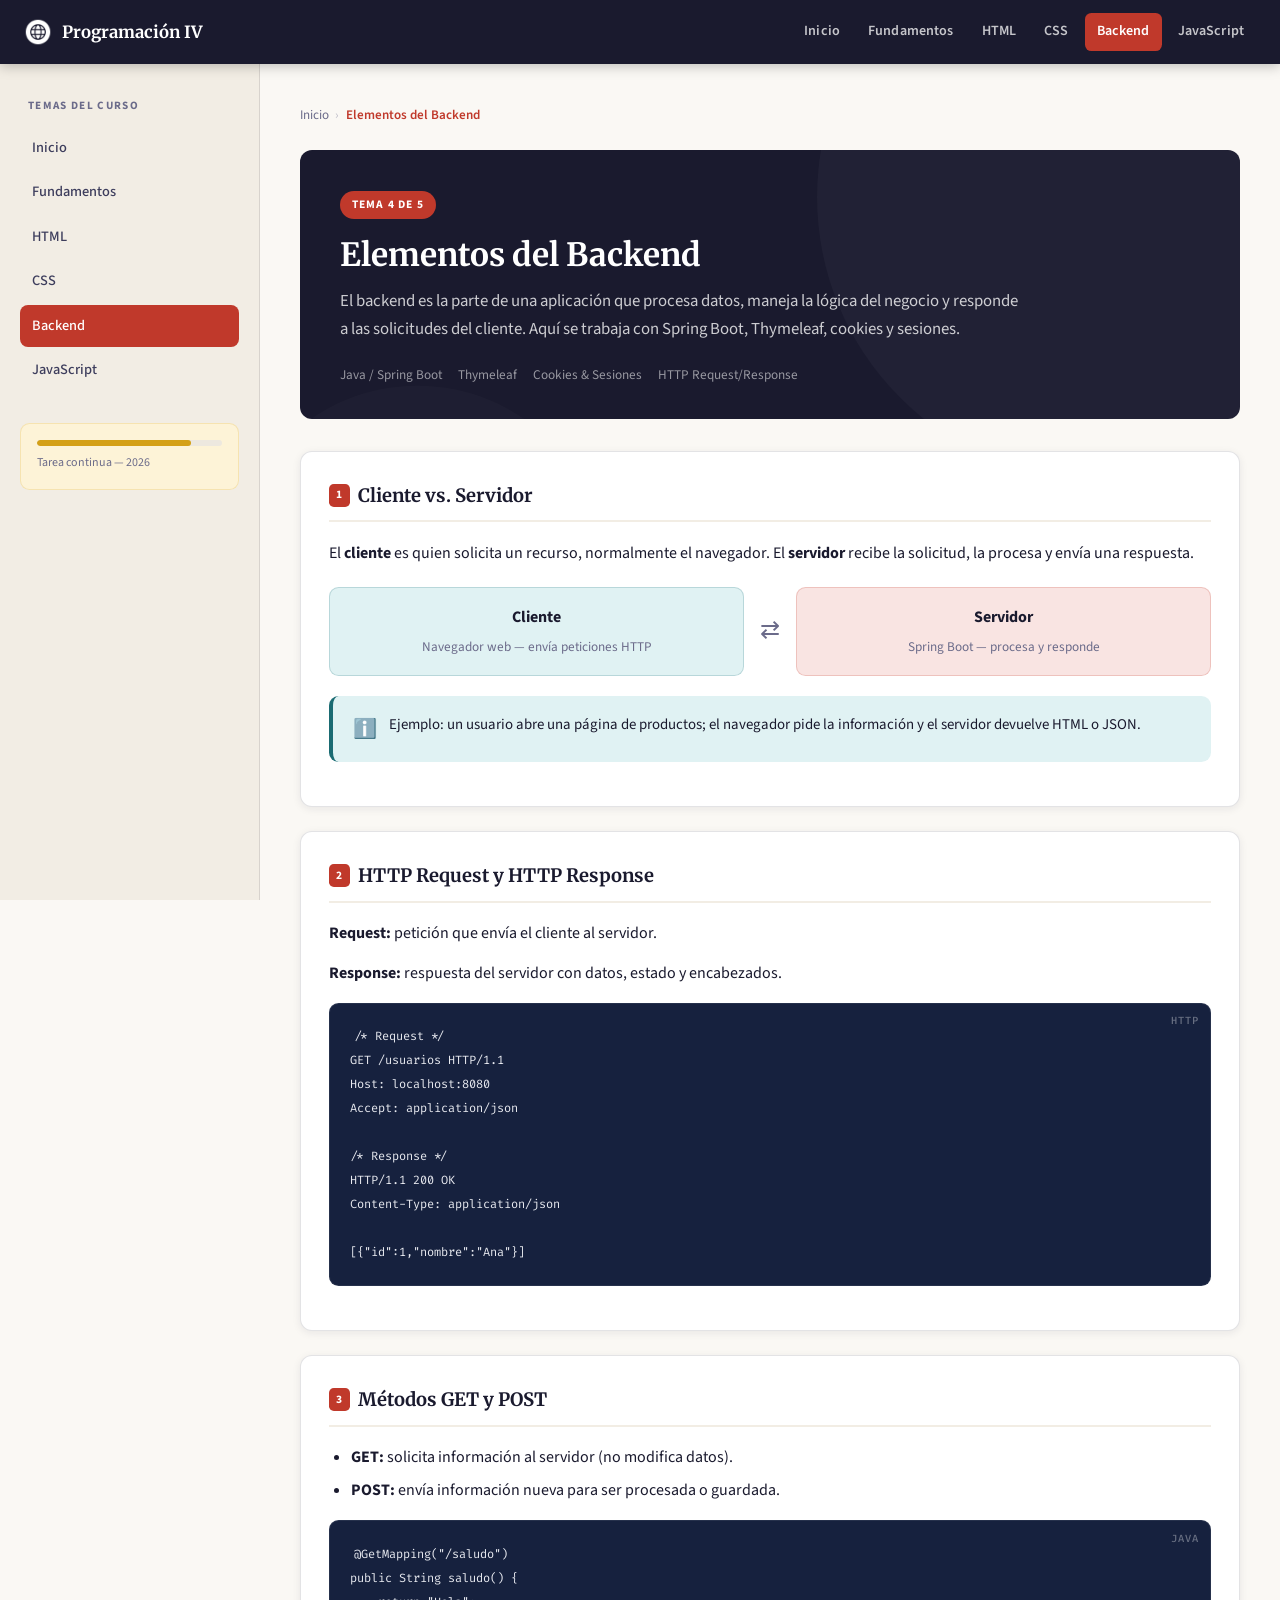
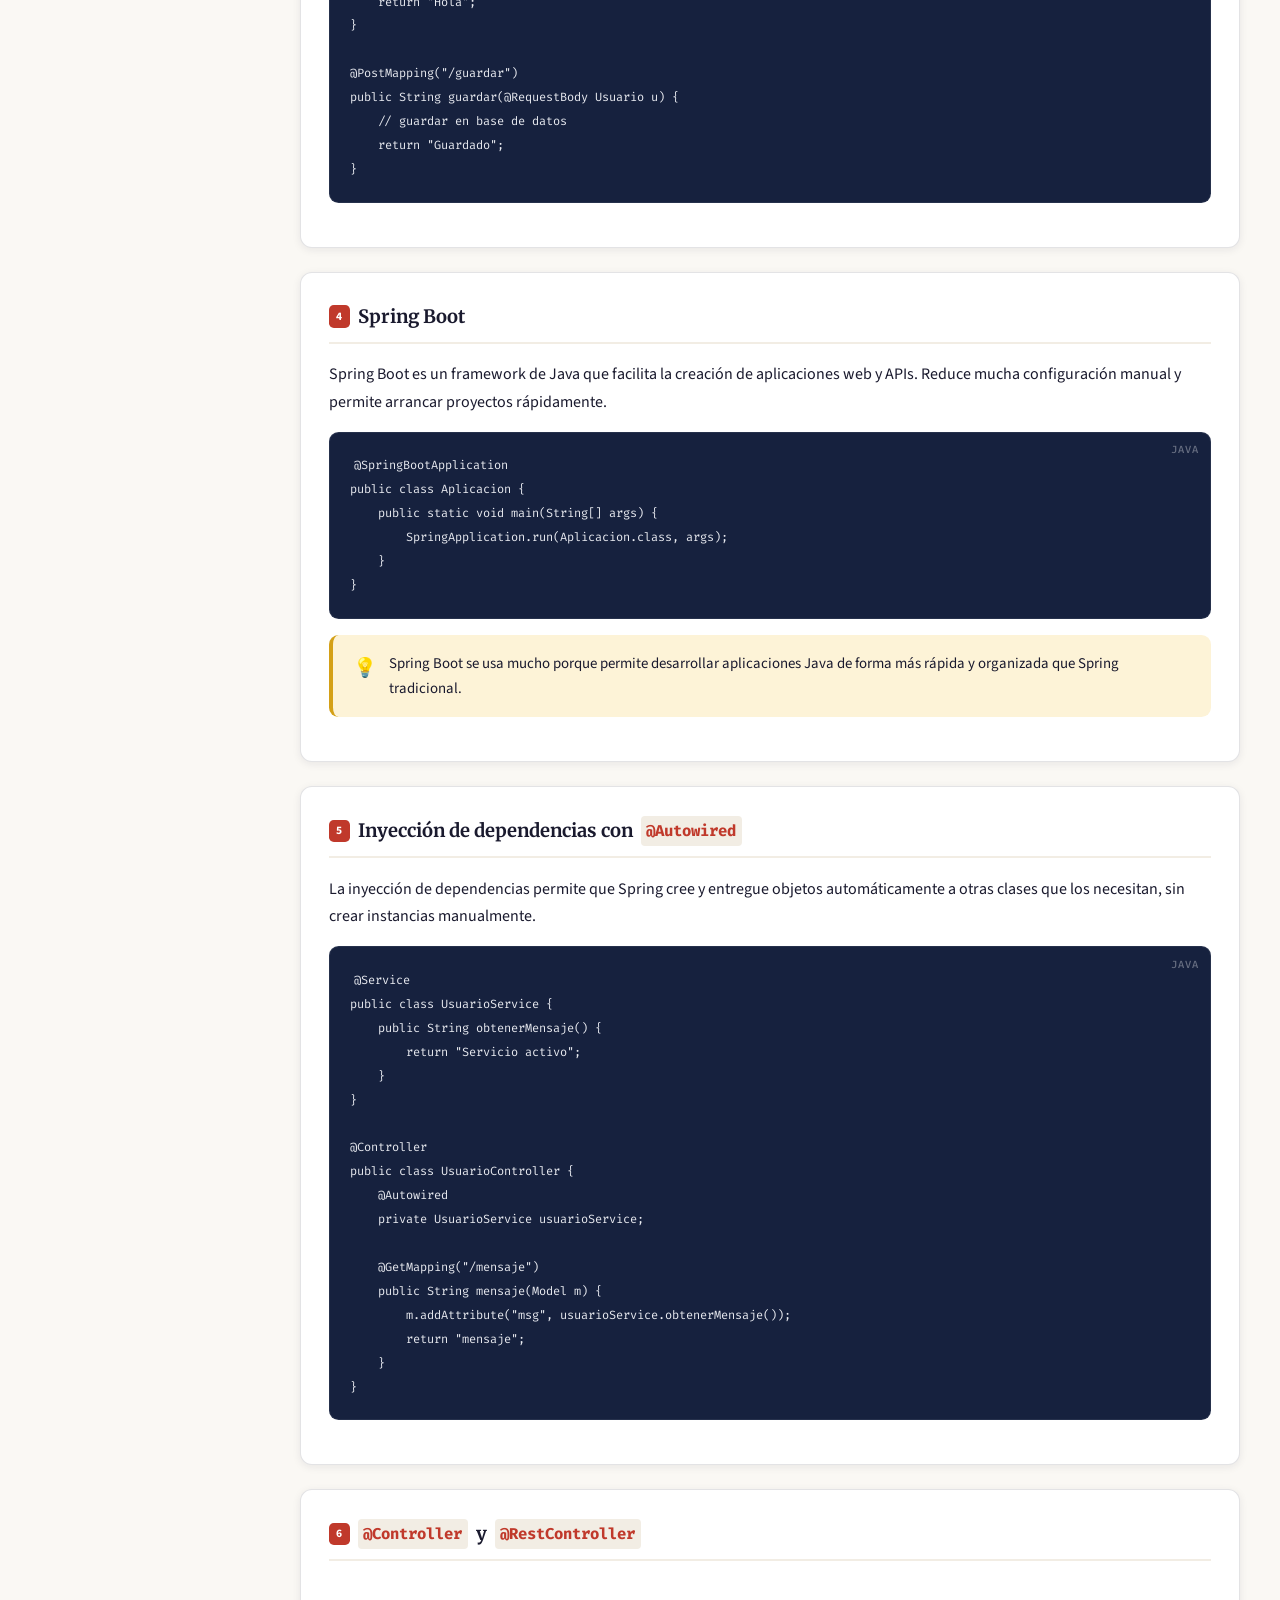
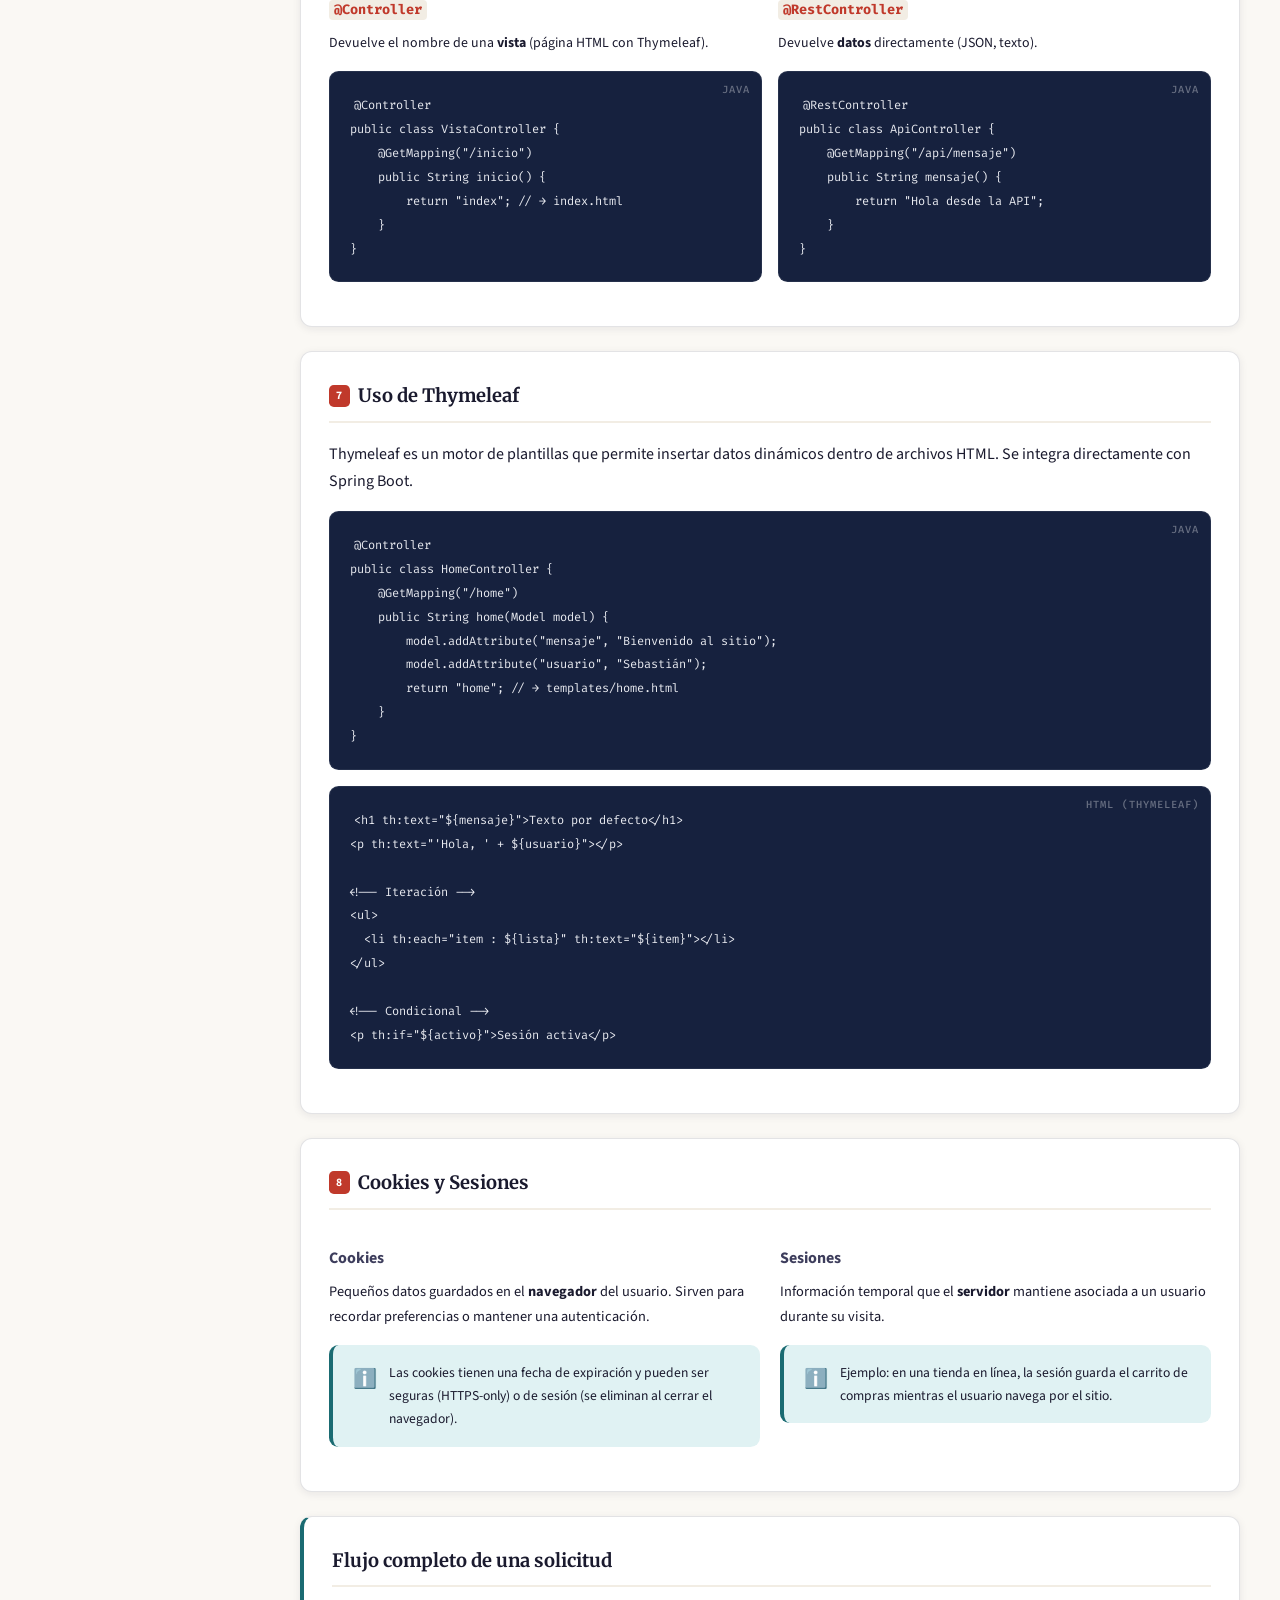
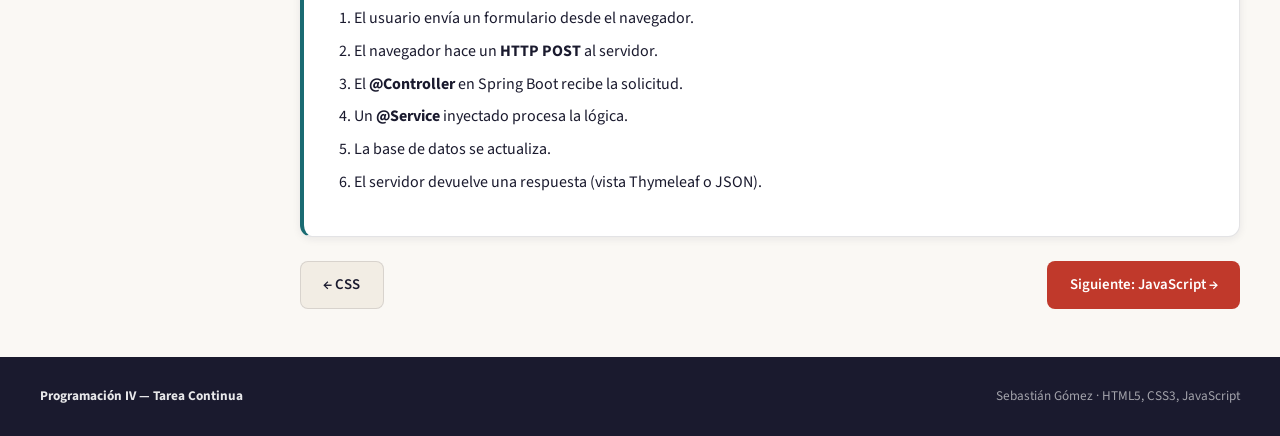
==== backend.html @ 316faa30 "Pagina terminada" ====
<!DOCTYPE html>
<html lang="es">
<head>
    <meta charset="UTF-8">
    <meta name="viewport" content="width=device-width, initial-scale=1.0">
    <title>Backend | Programación IV</title>
    <link rel="stylesheet" href="css/styles.css">
</head>
<body>

<header class="topbar" id="topbar"></header>

<div class="page-shell">
    <aside class="sidebar" id="sidebar"></aside>

    <main class="content">

        <nav class="breadcrumb-edu">
            <a href="index.html">Inicio</a>
            <span class="sep">›</span>
            <span class="cur">Elementos del Backend</span>
        </nav>

        <header class="topic-header">
            <span class="topic-badge">Tema 4 de 5</span>
            <h1>Elementos del Backend</h1>
            <p class="lead">El backend es la parte de una aplicación que procesa datos, maneja la lógica del negocio y responde a las solicitudes del cliente. Aquí se trabaja con Spring Boot, Thymeleaf, cookies y sesiones.</p>
            <div class="meta">
                <span>Java / Spring Boot</span>
                <span>Thymeleaf</span>
                <span>Cookies &amp; Sesiones</span>
                <span>HTTP Request/Response</span>
            </div>
        </header>

        <!-- 1 -->
        <div class="edu-card">
            <h2><span class="num">1</span> Cliente vs. Servidor</h2>
            <p>El <strong>cliente</strong> es quien solicita un recurso, normalmente el navegador. El <strong>servidor</strong> recibe la solicitud, la procesa y envía una respuesta.</p>
            <div style="display:grid;grid-template-columns:1fr auto 1fr;gap:1rem;align-items:center;margin:1.25rem 0;">
                <div style="background:var(--teal-lt);border:1px solid rgba(26,107,114,.2);border-radius:.6rem;padding:1rem;text-align:center;">
                    <strong>Cliente</strong>
                    <p style="font-size:.83rem;color:var(--ink-muted);margin:0.3rem 0 0;">Navegador web — envía peticiones HTTP</p>
                </div>
                <div style="font-size:1.5rem;text-align:center;color:var(--ink-muted);">⇄</div>
                <div style="background:var(--accent-lt);border:1px solid rgba(192,57,43,.2);border-radius:.6rem;padding:1rem;text-align:center;">
                    <strong>Servidor</strong>
                    <p style="font-size:.83rem;color:var(--ink-muted);margin:0.3rem 0 0;">Spring Boot — procesa y responde</p>
                </div>
            </div>
            <div class="callout info">
                <span class="callout-icon"></span>
                <div>Ejemplo: un usuario abre una página de productos; el navegador pide la información y el servidor devuelve HTML o JSON.</div>
            </div>
        </div>

        <!-- 2 -->
        <div class="edu-card">
            <h2><span class="num">2</span> HTTP Request y HTTP Response</h2>
            <p><strong>Request:</strong> petición que envía el cliente al servidor.</p>
            <p><strong>Response:</strong> respuesta del servidor con datos, estado y encabezados.</p>
            <div class="code-wrap"><span class="code-lang">HTTP</span>
                <pre><code>/* Request */
GET /usuarios HTTP/1.1
Host: localhost:8080
Accept: application/json

/* Response */
HTTP/1.1 200 OK
Content-Type: application/json

[{"id":1,"nombre":"Ana"}]</code></pre>
            </div>
        </div>

        <!-- 3 -->
        <div class="edu-card">
            <h2><span class="num">3</span> Métodos GET y POST</h2>
            <ul>
                <li><strong>GET:</strong> solicita información al servidor (no modifica datos).</li>
                <li><strong>POST:</strong> envía información nueva para ser procesada o guardada.</li>
            </ul>
            <div class="code-wrap"><span class="code-lang">Java</span>
                <pre><code>@GetMapping("/saludo")
public String saludo() {
    return "Hola";
}

@PostMapping("/guardar")
public String guardar(@RequestBody Usuario u) {
    // guardar en base de datos
    return "Guardado";
}</code></pre>
            </div>
        </div>

        <!-- 4 -->
        <div class="edu-card">
            <h2><span class="num">4</span> Spring Boot</h2>
            <p>Spring Boot es un framework de Java que facilita la creación de aplicaciones web y APIs. Reduce mucha configuración manual y permite arrancar proyectos rápidamente.</p>
            <div class="code-wrap"><span class="code-lang">Java</span>
                <pre><code>@SpringBootApplication
public class Aplicacion {
    public static void main(String[] args) {
        SpringApplication.run(Aplicacion.class, args);
    }
}</code></pre>
            </div>
            <div class="callout tip">
                <span class="callout-icon"></span>
                <div>Spring Boot se usa mucho porque permite desarrollar aplicaciones Java de forma más rápida y organizada que Spring tradicional.</div>
            </div>
        </div>

        <!-- 5 -->
        <div class="edu-card">
            <h2><span class="num">5</span> Inyección de dependencias con <code>@Autowired</code></h2>
            <p>La inyección de dependencias permite que Spring cree y entregue objetos automáticamente a otras clases que los necesitan, sin crear instancias manualmente.</p>
            <div class="code-wrap"><span class="code-lang">Java</span>
                <pre><code>@Service
public class UsuarioService {
    public String obtenerMensaje() {
        return "Servicio activo";
    }
}

@Controller
public class UsuarioController {
    @Autowired
    private UsuarioService usuarioService;

    @GetMapping("/mensaje")
    public String mensaje(Model m) {
        m.addAttribute("msg", usuarioService.obtenerMensaje());
        return "mensaje";
    }
}</code></pre>
            </div>
        </div>

        <!-- 6 -->
        <div class="edu-card">
            <h2><span class="num">6</span> <code>@Controller</code> y <code>@RestController</code></h2>
            <div style="display:grid;grid-template-columns:1fr 1fr;gap:1rem;">
                <div>
                    <h3><code>@Controller</code></h3>
                    <p style="font-size:.87rem;">Devuelve el nombre de una <strong>vista</strong> (página HTML con Thymeleaf).</p>
                    <div class="code-wrap"><span class="code-lang">Java</span>
                        <pre><code>@Controller
public class VistaController {
    @GetMapping("/inicio")
    public String inicio() {
        return "index"; // → index.html
    }
}</code></pre>
                    </div>
                </div>
                <div>
                    <h3><code>@RestController</code></h3>
                    <p style="font-size:.87rem;">Devuelve <strong>datos</strong> directamente (JSON, texto).</p>
                    <div class="code-wrap"><span class="code-lang">Java</span>
                        <pre><code>@RestController
public class ApiController {
    @GetMapping("/api/mensaje")
    public String mensaje() {
        return "Hola desde la API";
    }
}</code></pre>
                    </div>
                </div>
            </div>
        </div>

        <!-- 7 -->
        <div class="edu-card">
            <h2><span class="num">7</span> Uso de Thymeleaf</h2>
            <p>Thymeleaf es un motor de plantillas que permite insertar datos dinámicos dentro de archivos HTML. Se integra directamente con Spring Boot.</p>
            <div class="code-wrap"><span class="code-lang">Java</span>
                <pre><code>@Controller
public class HomeController {
    @GetMapping("/home")
    public String home(Model model) {
        model.addAttribute("mensaje", "Bienvenido al sitio");
        model.addAttribute("usuario", "Sebastián");
        return "home"; // → templates/home.html
    }
}</code></pre>
            </div>
            <div class="code-wrap"><span class="code-lang">HTML (Thymeleaf)</span>
                <pre><code>&lt;h1 th:text="${mensaje}"&gt;Texto por defecto&lt;/h1&gt;
&lt;p th:text="'Hola, ' + ${usuario}"&gt;&lt;/p&gt;

&lt;!-- Iteración --&gt;
&lt;ul&gt;
  &lt;li th:each="item : ${lista}" th:text="${item}"&gt;&lt;/li&gt;
&lt;/ul&gt;

&lt;!-- Condicional --&gt;
&lt;p th:if="${activo}"&gt;Sesión activa&lt;/p&gt;</code></pre>
            </div>
        </div>

        <!-- 8 -->
        <div class="edu-card">
            <h2><span class="num">8</span> Cookies y Sesiones</h2>
            <div style="display:grid;grid-template-columns:1fr 1fr;gap:1.25rem;">
                <div>
                    <h3>Cookies</h3>
                    <p style="font-size:.9rem;">Pequeños datos guardados en el <strong>navegador</strong> del usuario. Sirven para recordar preferencias o mantener una autenticación.</p>
                    <div class="callout info">
                        <span class="callout-icon"></span>
                        <div style="font-size:.85rem;">Las cookies tienen una fecha de expiración y pueden ser seguras (HTTPS-only) o de sesión (se eliminan al cerrar el navegador).</div>
                    </div>
                </div>
                <div>
                    <h3>Sesiones</h3>
                    <p style="font-size:.9rem;">Información temporal que el <strong>servidor</strong> mantiene asociada a un usuario durante su visita.</p>
                    <div class="callout info">
                        <span class="callout-icon"></span>
                        <div style="font-size:.85rem;">Ejemplo: en una tienda en línea, la sesión guarda el carrito de compras mientras el usuario navega por el sitio.</div>
                    </div>
                </div>
            </div>
        </div>

        <!-- Flujo resumen -->
        <div class="edu-card" style="border-left:4px solid var(--teal);">
            <h2>Flujo completo de una solicitud</h2>
            <ol>
                <li>El usuario envía un formulario desde el navegador.</li>
                <li>El navegador hace un <strong>HTTP POST</strong> al servidor.</li>
                <li>El <strong>@Controller</strong> en Spring Boot recibe la solicitud.</li>
                <li>Un <strong>@Service</strong> inyectado procesa la lógica.</li>
                <li>La base de datos se actualiza.</li>
                <li>El servidor devuelve una respuesta (vista Thymeleaf o JSON).</li>
            </ol>
        </div>

        <div style="display:flex;justify-content:space-between;margin-top:1rem;flex-wrap:wrap;gap:.75rem;">
            <a href="css.html" class="btn-edu btn-ghost-edu" style="color:var(--ink);background:var(--cream);border:1px solid var(--rule);">← CSS</a>
            <a href="javascript.html" class="btn-edu btn-primary-edu">Siguiente: JavaScript →</a>
        </div>

    </main>
</div>

<footer>
    <div><strong>Programación IV — Tarea Continua</strong></div>
    <div>Sebastián Gómez · HTML5, CSS3, JavaScript</div>
</footer>

<script src="js/nav.js"></script>
</body>
</html>
---- css/styles.css ----
@import url('https://fonts.googleapis.com/css2?family=Merriweather:wght@400;700&family=Source+Sans+3:wght@400;500;600;700&family=Fira+Code:wght@400;500&display=swap');

/* ── Design Tokens ─────────────────────────────── */
:root {
  --ink:       #1a1a2e;
  --ink-soft:  #3d3d5c;
  --ink-muted: #6b6b8a;
  --parchment: #faf8f4;
  --cream:     #f2ede4;
  --cream-alt: #ede8df;
  --accent:    #c0392b;
  --accent-lt: #f9e4e2;
  --gold:      #d4a017;
  --gold-lt:   #fdf3d7;
  --teal:      #1a6b72;
  --teal-lt:   #e0f2f3;
  --sage:      #4a7c59;
  --sage-lt:   #e6f2eb;
  --rule:      rgba(26,26,46,.12);
  --shadow-sm: 0 2px 8px rgba(26,26,46,.08);
  --shadow-md: 0 6px 20px rgba(26,26,46,.11);
  --shadow-lg: 0 16px 40px rgba(26,26,46,.14);
  --r:         .75rem;
  --navbar-h:  64px;
}

/* ── Reset & Base ──────────────────────────────── */
*, *::before, *::after { box-sizing: border-box; margin: 0; padding: 0; }
html { scroll-behavior: smooth; font-size: 16px; }
body {
  font-family: 'Source Sans 3', sans-serif;
  background: var(--parchment);
  color: var(--ink);
  line-height: 1.7;
  min-height: 100vh;
  display: flex;
  flex-direction: column;
}
a { color: var(--accent); text-decoration: none; }
a:hover { text-decoration: underline; }
img { max-width: 100%; display: block; }

/* ── Topbar ─────────────────────────────────────── */
.topbar {
  height: var(--navbar-h);
  background: var(--ink);
  display: flex;
  align-items: center;
  padding: 0 1.5rem;
  position: sticky;
  top: 0;
  z-index: 100;
  box-shadow: 0 2px 12px rgba(0,0,0,.25);
  gap: 1rem;
}
.topbar-brand {
  display: flex; align-items: center; gap: .6rem;
  font-family: 'Merriweather', serif;
  font-size: 1.05rem; font-weight: 700;
  color: #fff; white-space: nowrap;
  text-decoration: none;
}
.topbar-brand img { height: 28px; filter: brightness(0) invert(1); }
.topbar-brand:hover { text-decoration: none; color: #fff; }
.topbar-spacer { flex: 1; }
.topbar-nav { display: flex; align-items: center; gap: .25rem; }
.topbar-nav a {
  color: rgba(255,255,255,.75);
  font-size: .88rem; font-weight: 600;
  padding: .45rem .75rem;
  border-radius: .4rem;
  transition: background .15s, color .15s;
  letter-spacing: .01em;
}
.topbar-nav a:hover, .topbar-nav a.active {
  background: rgba(255,255,255,.12);
  color: #fff; text-decoration: none;
}
.topbar-nav a.active { background: var(--accent); color: #fff; }

/* Mobile menu */
.menu-toggle {
  display: none; background: none; border: none;
  color: #fff; font-size: 1.4rem; cursor: pointer; padding: .4rem;
}

/* ── Layout Wrapper ─────────────────────────────── */
.page-shell {
  display: flex; flex: 1;
}

/* ── Sidebar ────────────────────────────────────── */
.sidebar {
  width: 260px; min-width: 260px;
  background: var(--cream);
  border-right: 1px solid var(--rule);
  padding: 2rem 1.25rem;
  position: sticky;
  top: var(--navbar-h);
  height: calc(100vh - var(--navbar-h));
  overflow-y: auto;
  flex-shrink: 0;
}
.sidebar-label {
  font-size: .7rem; font-weight: 700; letter-spacing: .12em;
  color: var(--ink-muted); text-transform: uppercase;
  margin-bottom: .75rem; padding-left: .5rem;
}
.sidebar-nav { list-style: none; display: flex; flex-direction: column; gap: .15rem; }
.sidebar-nav a {
  display: flex; align-items: center; gap: .65rem;
  padding: .55rem .75rem;
  border-radius: .5rem;
  font-size: .9rem; font-weight: 500;
  color: var(--ink-soft);
  transition: background .15s, color .15s;
}
.sidebar-nav a:hover { background: var(--cream-alt); color: var(--ink); text-decoration: none; }
.sidebar-nav a.active { background: var(--accent); color: #fff; }
.sidebar-nav a .icon { font-size: 1rem; width: 20px; text-align: center; }
.sidebar-progress {
  margin-top: 2rem; padding: 1rem; background: var(--gold-lt);
  border-radius: .6rem; border: 1px solid rgba(212,160,23,.2);
}
.sidebar-progress-title { font-size: .75rem; font-weight: 700; color: var(--ink-soft); margin-bottom: .6rem; letter-spacing: .05em; text-transform: uppercase; }
.prog-bar { height: 6px; background: var(--cream-alt); border-radius: 99px; overflow: hidden; }
.prog-fill { height: 100%; background: var(--gold); border-radius: 99px; width: 0; transition: width .6s ease; }

/* ── Main Content ───────────────────────────────── */
.content { flex: 1; min-width: 0; padding: 2.5rem 2.5rem 3rem; }

/* ── Breadcrumb ─────────────────────────────────── */
.breadcrumb-edu {
  display: flex; align-items: center; gap: .4rem;
  font-size: .82rem; color: var(--ink-muted);
  margin-bottom: 1.5rem;
}
.breadcrumb-edu a { color: var(--ink-muted); }
.breadcrumb-edu a:hover { color: var(--accent); }
.breadcrumb-edu .sep { opacity: .4; }
.breadcrumb-edu .cur { color: var(--accent); font-weight: 600; }

/* ── Hero Header ────────────────────────────────── */
.topic-header {
  background: var(--ink);
  color: #fff;
  border-radius: var(--r);
  padding: 2.5rem 2.5rem 2rem;
  margin-bottom: 2rem;
  position: relative;
  overflow: hidden;
}
.topic-header::before {
  content: '';
  position: absolute; inset: 0;
  background: url('data:image/svg+xml,<svg xmlns="http://www.w3.org/2000/svg" viewBox="0 0 400 200"><circle cx="340" cy="20" r="120" fill="rgba(255,255,255,.03)"/><circle cx="50" cy="180" r="80" fill="rgba(255,255,255,.02)"/></svg>') no-repeat;
  background-size: cover;
}
.topic-header > * { position: relative; }
.topic-badge {
  display: inline-block;
  background: var(--accent); color: #fff;
  font-size: .72rem; font-weight: 700; letter-spacing: .1em;
  text-transform: uppercase; padding: .25rem .75rem;
  border-radius: 99px; margin-bottom: 1rem;
}
.topic-header h1 {
  font-family: 'Merriweather', serif;
  font-size: 2rem; font-weight: 700;
  line-height: 1.25; margin-bottom: .75rem;
}
.topic-header .lead {
  font-size: 1.05rem; color: rgba(255,255,255,.78); max-width: 680px;
}
.topic-header .meta {
  display: flex; flex-wrap: wrap; gap: 1rem;
  margin-top: 1.25rem; font-size: .83rem; color: rgba(255,255,255,.55);
}
.topic-header .meta span { display: flex; align-items: center; gap: .35rem; }

/* ── Section Cards ──────────────────────────────── */
.edu-card {
  background: #fff;
  border: 1px solid var(--rule);
  border-radius: var(--r);
  padding: 1.75rem;
  margin-bottom: 1.5rem;
  box-shadow: var(--shadow-sm);
}
.edu-card + .edu-card { }
.edu-card h2 {
  font-family: 'Merriweather', serif;
  font-size: 1.15rem; font-weight: 700;
  color: var(--ink);
  padding-bottom: .6rem;
  border-bottom: 2px solid var(--cream);
  margin-bottom: 1.1rem;
  display: flex; align-items: center; gap: .5rem;
}
.edu-card h2 .num {
  background: var(--accent); color: #fff;
  font-family: 'Source Sans 3', sans-serif;
  font-size: .72rem; font-weight: 700;
  padding: .1rem .45rem; border-radius: .3rem;
  letter-spacing: .05em;
}
.edu-card h3 {
  font-size: 1rem; font-weight: 700;
  color: var(--ink-soft); margin: 1.1rem 0 .5rem;
}
.edu-card p { margin-bottom: .75rem; }
.edu-card ul, .edu-card ol { padding-left: 1.4rem; margin-bottom: .75rem; }
.edu-card li { margin-bottom: .35rem; }

/* ── Code Blocks ────────────────────────────────── */
.code-wrap { position: relative; margin: 1rem 0; }
.code-lang {
  position: absolute; top: .6rem; right: .75rem;
  font-family: 'Fira Code', monospace;
  font-size: .65rem; font-weight: 500; letter-spacing: .1em;
  color: rgba(255,255,255,.35); text-transform: uppercase;
  pointer-events: none;
}
pre {
  background: #16213e;
  border: 1px solid rgba(255,255,255,.07);
  border-radius: .6rem;
  padding: 1.3rem 1.5rem 1.3rem 1.25rem;
  overflow-x: auto;
  font-family: 'Fira Code', monospace;
  font-size: .88rem;
  line-height: 1.7;
  color: #e8eaf0;
}
pre code { font-family: inherit; color: inherit; background: none; }
code {
  font-family: 'Fira Code', monospace;
  font-size: .85em;
  background: var(--cream);
  color: var(--accent);
  padding: .1em .35em;
  border-radius: .25rem;
}

/* ── Callout / Note Boxes ───────────────────────── */
.callout {
  border-radius: .6rem;
  padding: 1rem 1.25rem;
  margin: 1rem 0;
  display: flex; gap: .75rem;
  font-size: .93rem;
}
.callout-icon { font-size: 1.2rem; flex-shrink: 0; margin-top: .1rem; }
.callout.info { background: var(--teal-lt); border-left: 4px solid var(--teal); }
.callout.info .callout-icon::before { content: 'ℹ️'; }
.callout.tip  { background: var(--gold-lt);  border-left: 4px solid var(--gold); }
.callout.tip  .callout-icon::before { content: '💡'; }
.callout.warn { background: var(--accent-lt); border-left: 4px solid var(--accent); }
.callout.warn .callout-icon::before { content: '⚠️'; }
.callout.good { background: var(--sage-lt); border-left: 4px solid var(--sage); }
.callout.good .callout-icon::before { content: '✅'; }
.callout p:last-child { margin-bottom: 0; }

/* ── Tables ─────────────────────────────────────── */
.edu-table-wrap { overflow-x: auto; margin: 1rem 0; }
.edu-table {
  width: 100%; border-collapse: collapse;
  font-size: .9rem;
}
.edu-table th {
  background: var(--ink); color: #fff;
  font-family: 'Source Sans 3', sans-serif;
  font-size: .78rem; font-weight: 700; letter-spacing: .06em; text-transform: uppercase;
  padding: .7rem 1rem; text-align: left;
}
.edu-table td { padding: .65rem 1rem; border-bottom: 1px solid var(--rule); vertical-align: top; }
.edu-table tr:nth-child(even) td { background: var(--cream); }
.edu-table tr:hover td { background: var(--gold-lt); }
.edu-table code { font-size: .82em; }

/* ── OSI Layer Cards ────────────────────────────── */
.osi-grid { display: grid; grid-template-columns: repeat(auto-fill, minmax(140px,1fr)); gap: .75rem; margin: 1rem 0; }
.osi-card {
  border-radius: .6rem; padding: .8rem; text-align: center;
  border: 1px solid var(--rule); font-size: .82rem;
  transition: transform .15s;
}
.osi-card:hover { transform: translateY(-2px); box-shadow: var(--shadow-sm); }
.osi-num { font-family: 'Merriweather', serif; font-size: 1.5rem; font-weight: 700; margin-bottom: .2rem; }
.osi-name { font-weight: 700; font-size: .85rem; }
.osi-desc { color: var(--ink-muted); font-size: .75rem; margin-top: .25rem; }

/* ── Index page specifics ───────────────────────── */
.hero-index {
  background: var(--ink);
  color: #fff; border-radius: var(--r);
  padding: 3rem 3rem 2.5rem;
  margin-bottom: 2rem; position: relative; overflow: hidden;
}
.hero-index::after {
  content: '';
  position: absolute; right: -60px; top: -60px;
  width: 320px; height: 320px;
  background: radial-gradient(circle, rgba(192,57,43,.35) 0%, transparent 70%);
  pointer-events: none;
}
.hero-index > * { position: relative; }
.hero-index h1 {
  font-family: 'Merriweather', serif;
  font-size: 2.2rem; line-height: 1.2; margin-bottom: .75rem;
}
.hero-index .lead { color: rgba(255,255,255,.75); font-size: 1.1rem; max-width: 600px; margin-bottom: 1.5rem; }
.hero-ctas { display: flex; flex-wrap: wrap; gap: .75rem; }
.btn-edu {
  display: inline-flex; align-items: center; gap: .4rem;
  padding: .65rem 1.4rem; border-radius: .5rem;
  font-weight: 600; font-size: .93rem;
  cursor: pointer; border: none; transition: filter .15s, transform .1s;
  text-decoration: none;
}
.btn-edu:hover { filter: brightness(1.08); transform: translateY(-1px); text-decoration: none; }
.btn-primary-edu { background: var(--accent); color: #fff; }
.btn-ghost-edu { background: rgba(255,255,255,.12); color: #fff; border: 1px solid rgba(255,255,255,.2); }
.btn-ghost-edu:hover { background: rgba(255,255,255,.18); color: #fff; }

/* Topic cards on index */
.topic-grid { display: grid; grid-template-columns: repeat(auto-fill, minmax(220px,1fr)); gap: 1rem; margin-bottom: 2rem; }
.topic-card {
  background: #fff; border: 1px solid var(--rule); border-radius: var(--r);
  padding: 1.5rem; display: flex; flex-direction: column;
  box-shadow: var(--shadow-sm); transition: box-shadow .2s, transform .2s;
  text-decoration: none; color: var(--ink);
}
.topic-card:hover { box-shadow: var(--shadow-md); transform: translateY(-3px); text-decoration: none; color: var(--ink); }
.topic-card .tc-num {
  font-family: 'Merriweather', serif;
  font-size: 2rem; font-weight: 700;
  color: var(--cream-alt); line-height: 1; margin-bottom: .6rem;
}
.topic-card .tc-icon { font-size: 1.8rem; margin-bottom: .5rem; }
.topic-card h3 { font-family: 'Merriweather', serif; font-size: 1rem; margin-bottom: .4rem; }
.topic-card p { font-size: .87rem; color: var(--ink-soft); flex: 1; margin-bottom: 1rem; }
.topic-card .tc-link {
  font-size: .82rem; font-weight: 700; color: var(--accent);
  letter-spacing: .04em; text-transform: uppercase;
  display: flex; align-items: center; gap: .3rem;
}

/* Section heading on index */
.section-heading {
  font-family: 'Merriweather', serif;
  font-size: 1.25rem; color: var(--ink);
  margin-bottom: 1.25rem;
  padding-bottom: .5rem;
  border-bottom: 2px solid var(--cream);
}

/* ── Footer ─────────────────────────────────────── */
footer {
  background: var(--ink); color: rgba(255,255,255,.6);
  font-size: .83rem; padding: 1.75rem 2.5rem;
  display: flex; justify-content: space-between; align-items: center;
  gap: 1rem; flex-wrap: wrap;
}
footer strong { color: rgba(255,255,255,.9); }

/* ── Game Styles ────────────────────────────────── */
.game-section { background: #fff; border: 1px solid var(--rule); border-radius: var(--r); padding: 1.75rem; margin-bottom: 1.5rem; }
.game-board {
  display: inline-grid;
  gap: 2px;
  background: #1a1a2e;
  padding: 8px;
  border-radius: .5rem;
  max-width: 100%; overflow: auto;
}
.game-cell {
  width: 34px; height: 34px;
  border-radius: 4px;
  display: flex; align-items: center; justify-content: center;
  font-size: 1.1rem; position: relative;
}
.wall { background: #2d3561; }
.path { background: #0a0f1f; cursor: default; }
.path .dot {
  width: 7px; height: 7px; border-radius: 50%;
  background: #f0c040; box-shadow: 0 0 4px #f0c040;
}
.player { background: #1a3a60; }
.enemy { background: #3a1a1a; }
.game-panel {
  background: var(--ink); color: #fff;
  border-radius: .6rem; padding: 1.25rem; font-size: .9rem;
}
.game-panel .stat { display: flex; justify-content: space-between; padding: .4rem 0; border-bottom: 1px solid rgba(255,255,255,.08); }
.game-panel .stat:last-of-type { border-bottom: none; }
.game-panel .stat strong { color: rgba(255,255,255,.55); font-weight: 600; }
.game-panel .stat span { font-weight: 700; color: #f0c040; }
.legend-item { display: flex; align-items: center; gap: .5rem; font-size: .82rem; color: rgba(255,255,255,.6); margin-top: .4rem; }
.legend-dot { width: 14px; height: 14px; border-radius: 3px; flex-shrink: 0; }

/* ── Responsive ─────────────────────────────────── */
@media (max-width: 900px) {
  .sidebar { display: none; }
  .sidebar.open { display: block; position: fixed; z-index: 99; top: var(--navbar-h); left: 0; height: calc(100vh - var(--navbar-h)); box-shadow: var(--shadow-lg); }
  .menu-toggle { display: block; }
  .content { padding: 1.5rem 1.25rem 2rem; }
  .hero-index { padding: 2rem 1.5rem; }
  .hero-index h1 { font-size: 1.7rem; }
  .topic-header { padding: 1.75rem 1.5rem; }
  .topic-header h1 { font-size: 1.5rem; }
  footer { flex-direction: column; padding: 1.5rem; text-align: center; }
  .topbar-nav { display: none; }
}
@media (max-width: 600px) {
  .topic-grid { grid-template-columns: 1fr 1fr; }
}
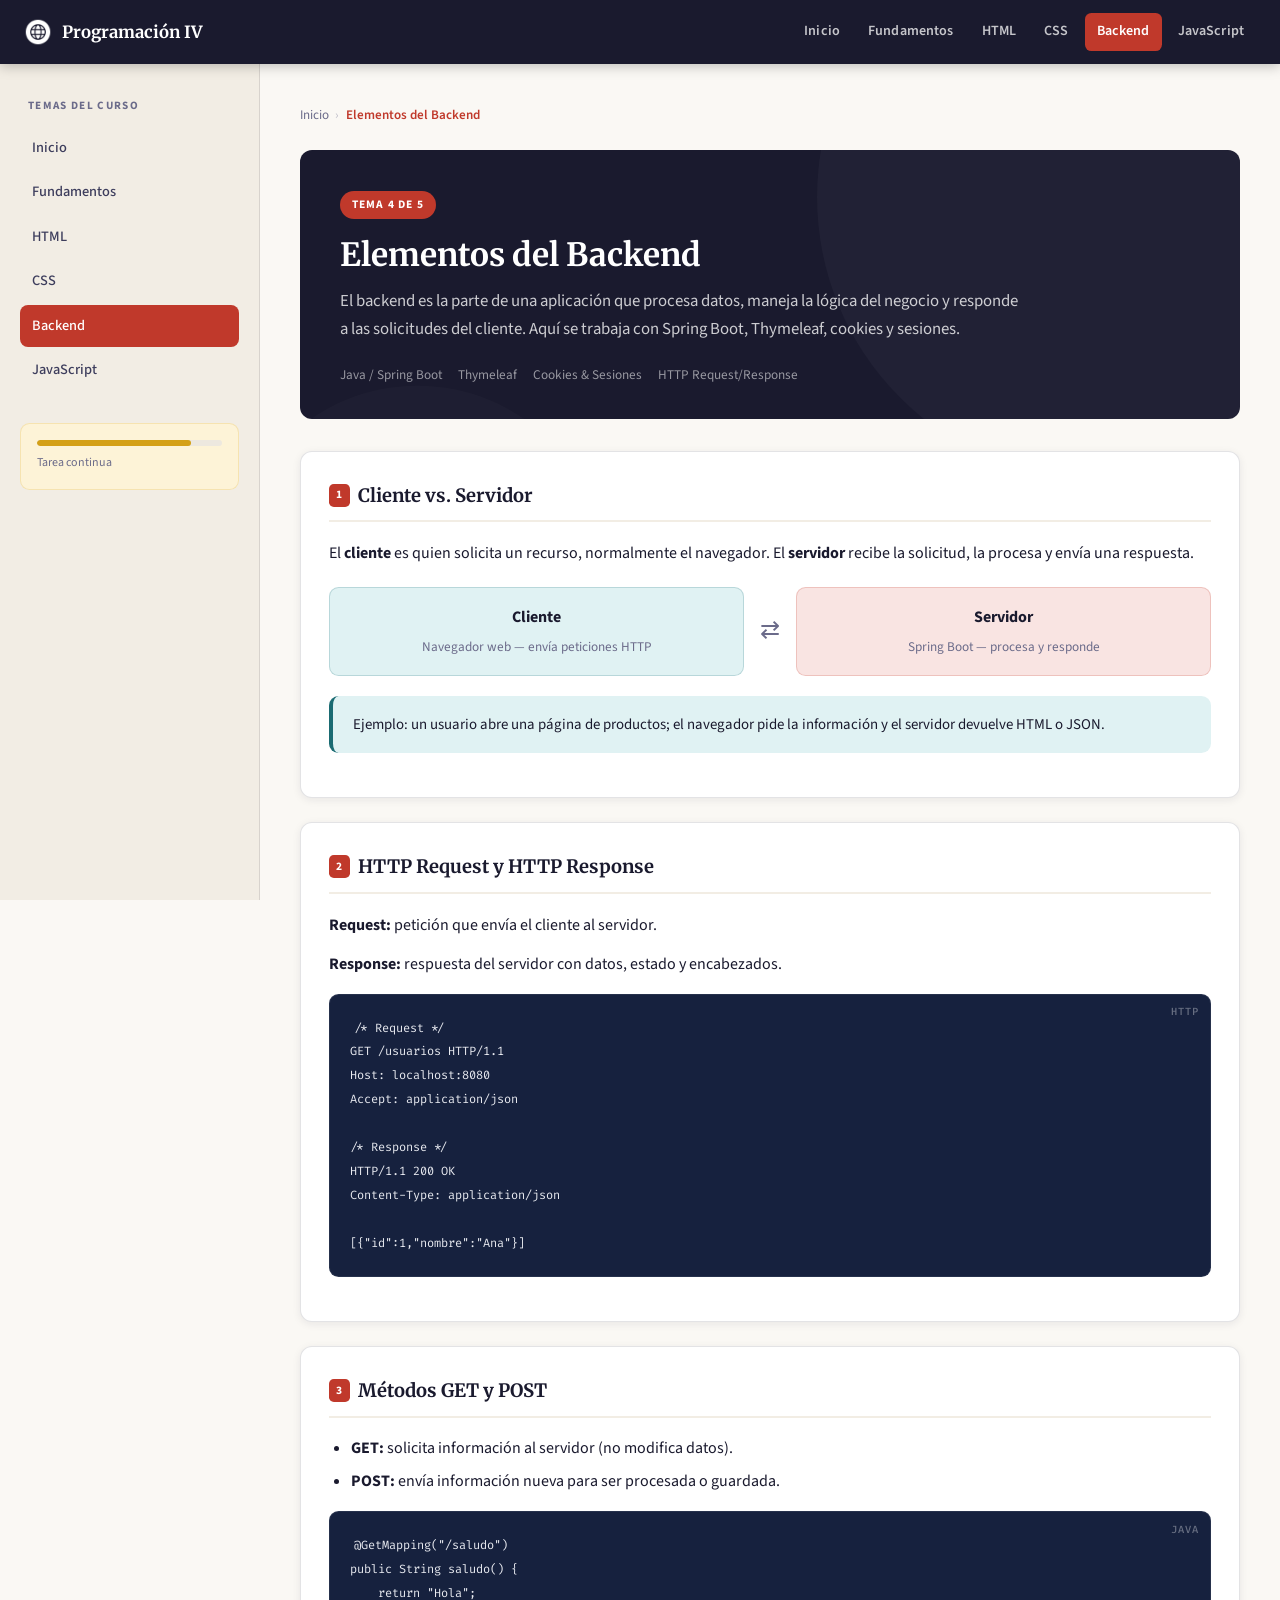
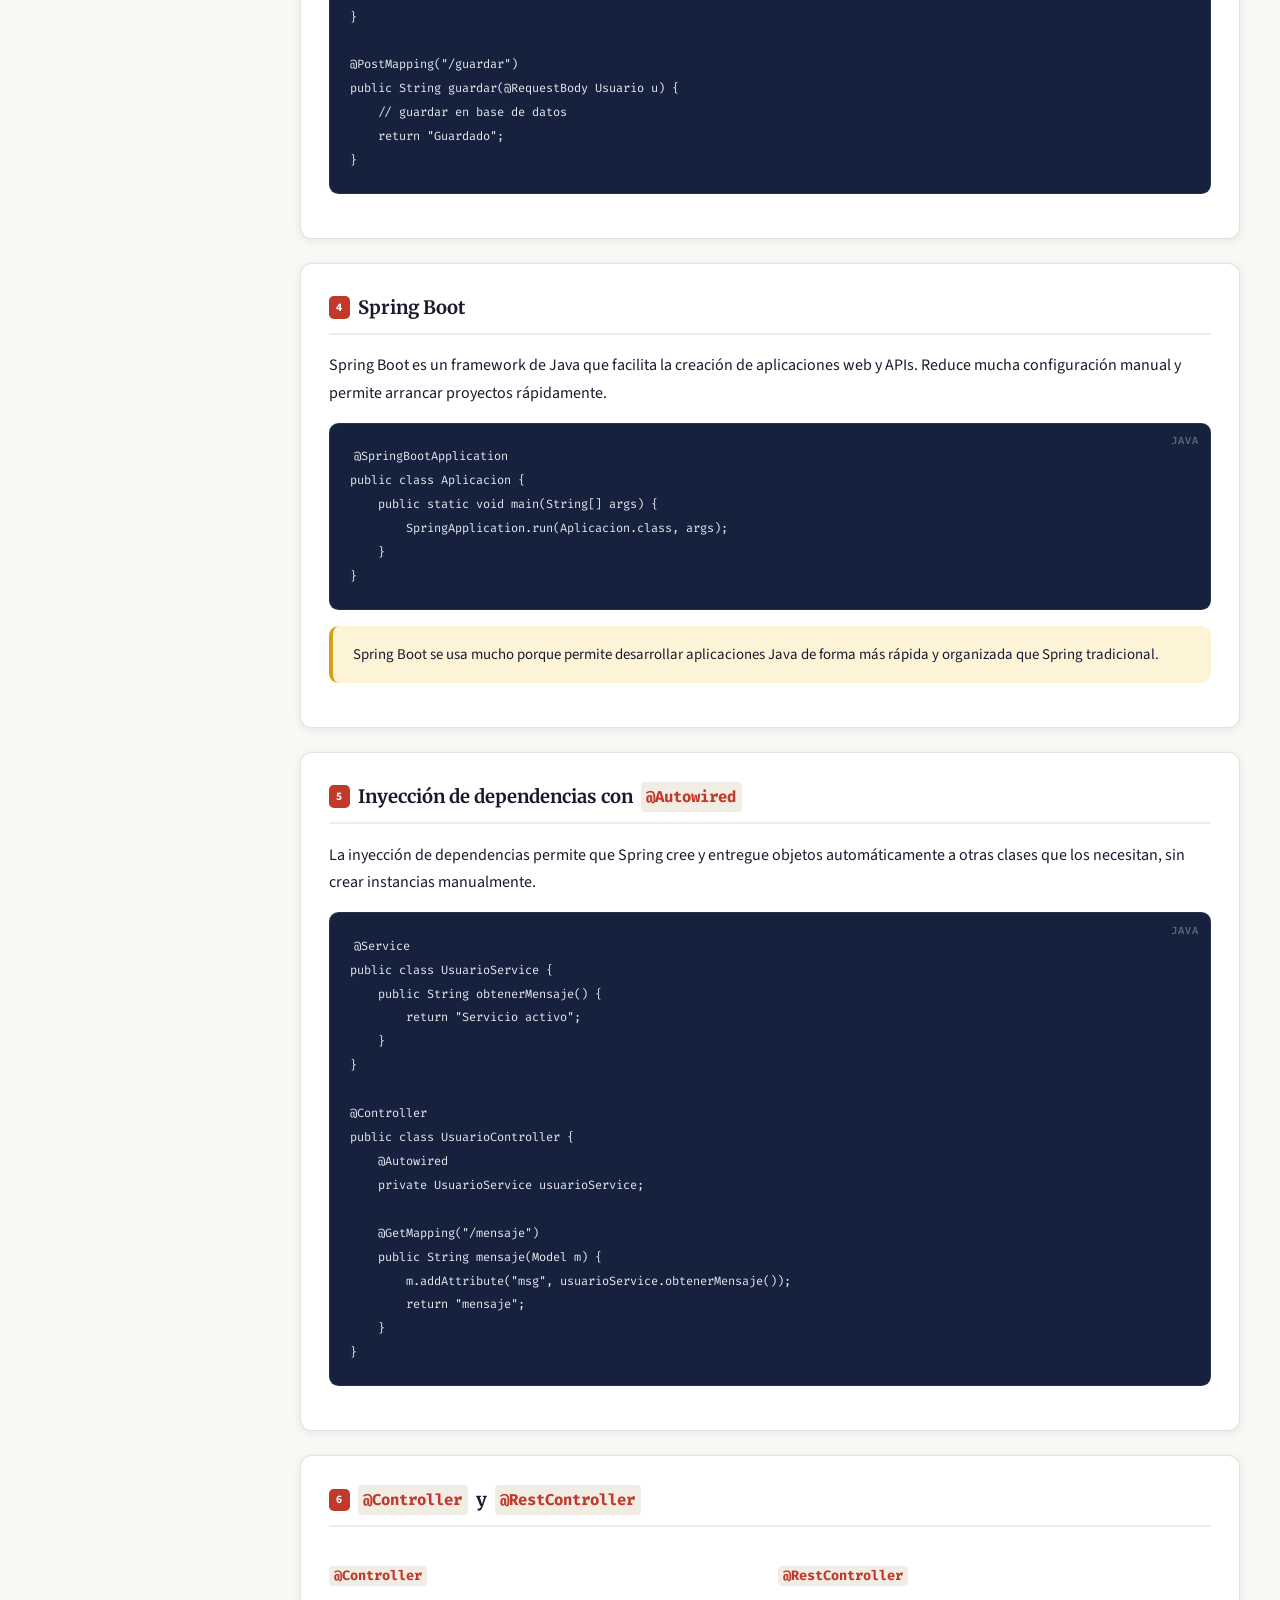
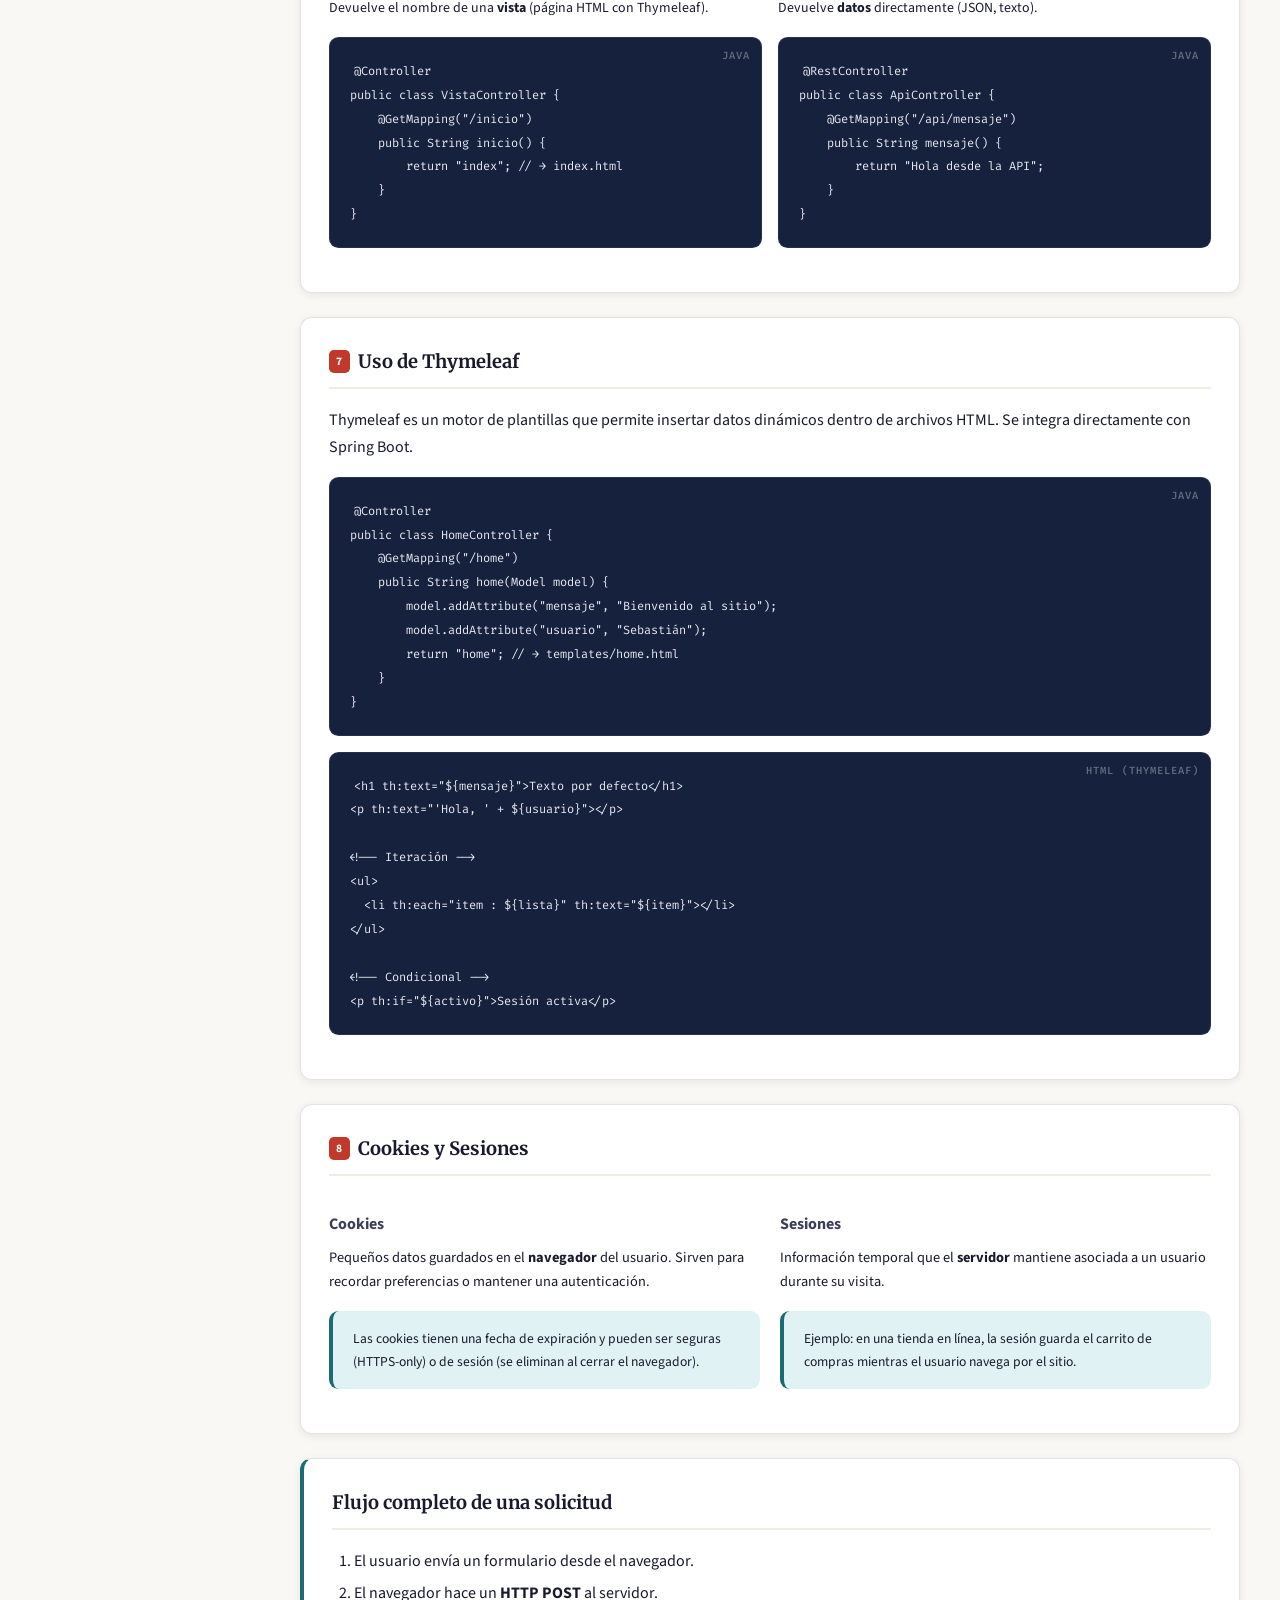
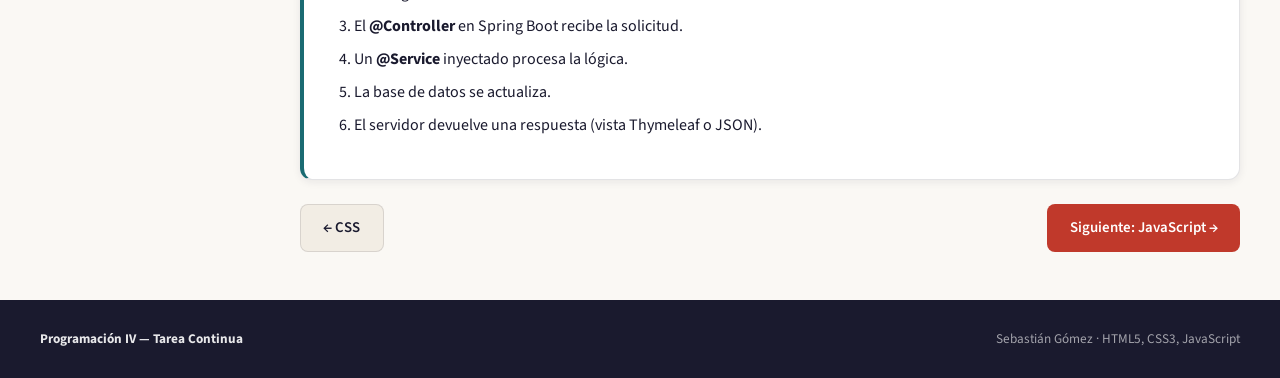
==== commit 3679282c: "Pagina terminada" ====
--- a/backend.html
+++ b/backend.html
@@ -49,7 +49,6 @@
                 </div>
             </div>
             <div class="callout info">
-                <span class="callout-icon"></span>
                 <div>Ejemplo: un usuario abre una página de productos; el navegador pide la información y el servidor devuelve HTML o JSON.</div>
             </div>
         </div>
@@ -107,7 +106,6 @@
 }</code></pre>
             </div>
             <div class="callout tip">
-                <span class="callout-icon"></span>
                 <div>Spring Boot se usa mucho porque permite desarrollar aplicaciones Java de forma más rápida y organizada que Spring tradicional.</div>
             </div>
         </div>
@@ -208,7 +206,6 @@
                     <h3>Cookies</h3>
                     <p style="font-size:.9rem;">Pequeños datos guardados en el <strong>navegador</strong> del usuario. Sirven para recordar preferencias o mantener una autenticación.</p>
                     <div class="callout info">
-                        <span class="callout-icon"></span>
                         <div style="font-size:.85rem;">Las cookies tienen una fecha de expiración y pueden ser seguras (HTTPS-only) o de sesión (se eliminan al cerrar el navegador).</div>
                     </div>
                 </div>
@@ -216,7 +213,6 @@
                     <h3>Sesiones</h3>
                     <p style="font-size:.9rem;">Información temporal que el <strong>servidor</strong> mantiene asociada a un usuario durante su visita.</p>
                     <div class="callout info">
-                        <span class="callout-icon"></span>
                         <div style="font-size:.85rem;">Ejemplo: en una tienda en línea, la sesión guarda el carrito de compras mientras el usuario navega por el sitio.</div>
                     </div>
                 </div>
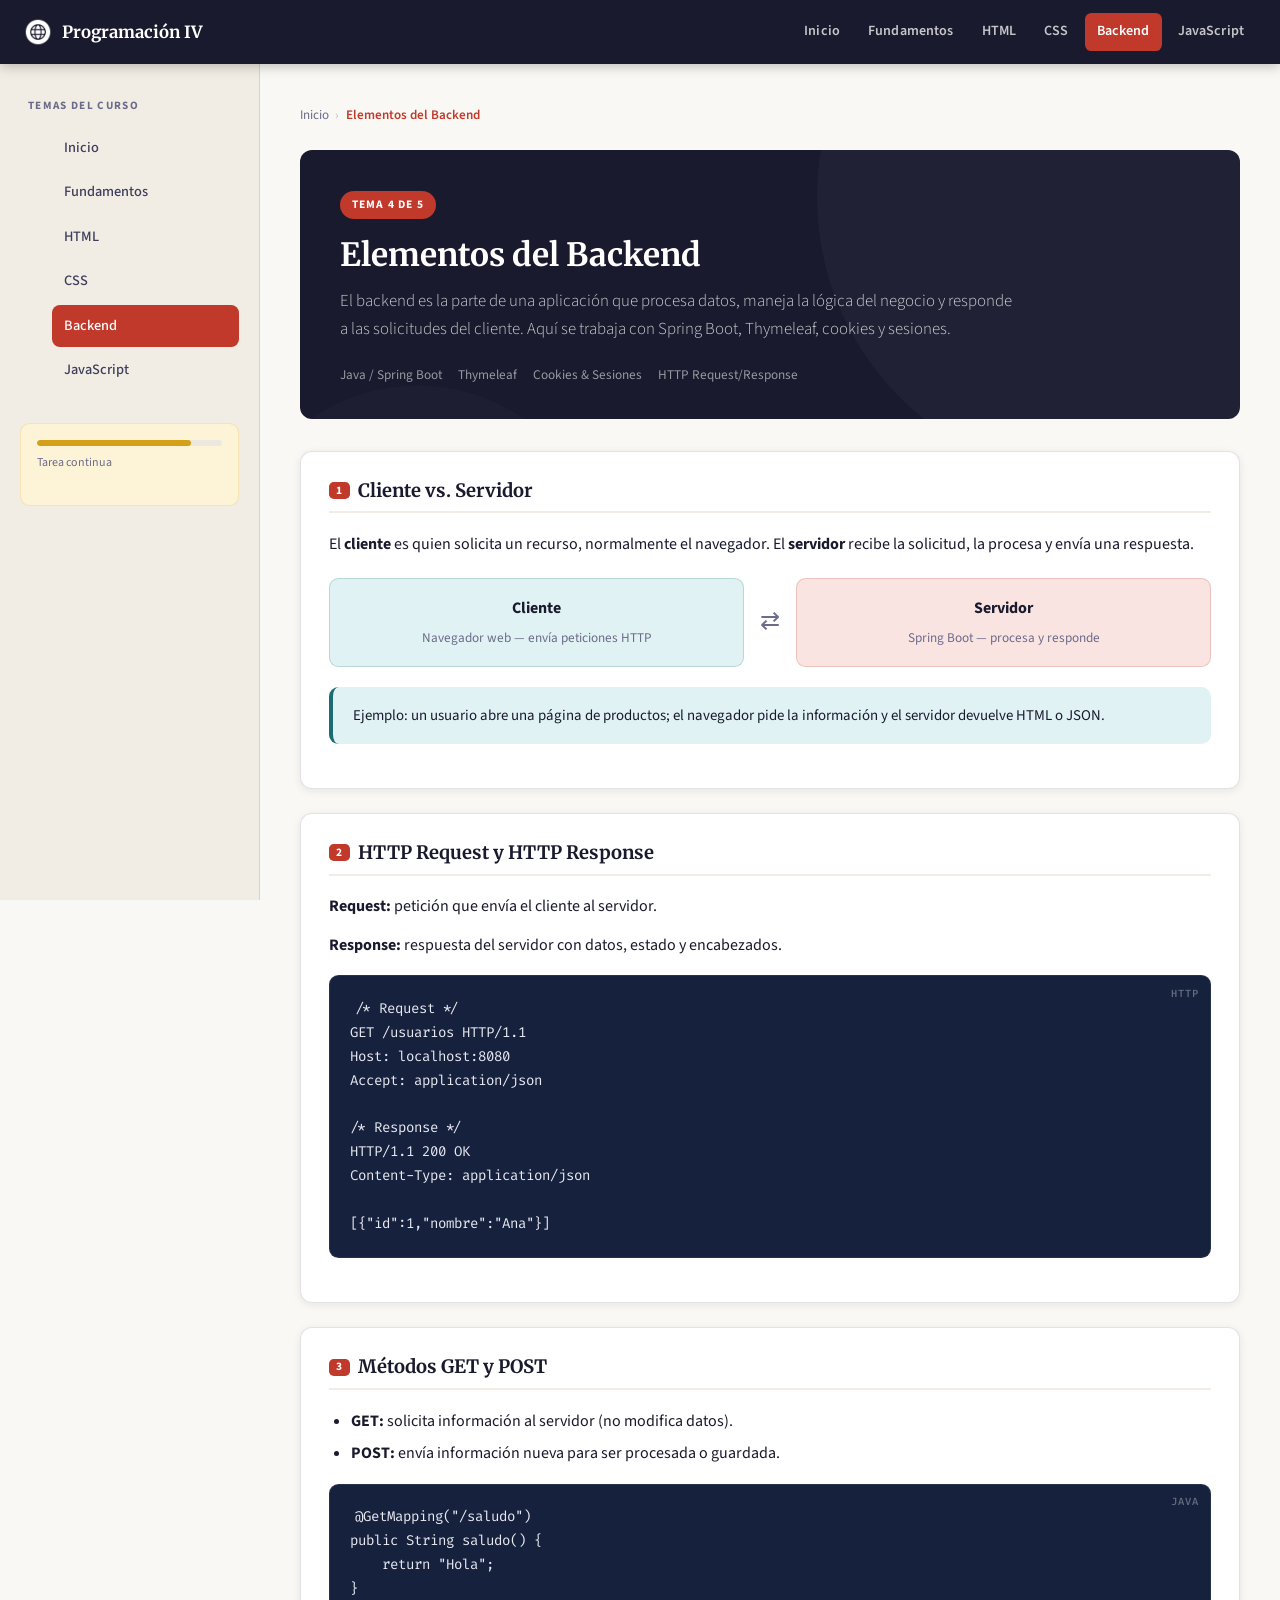
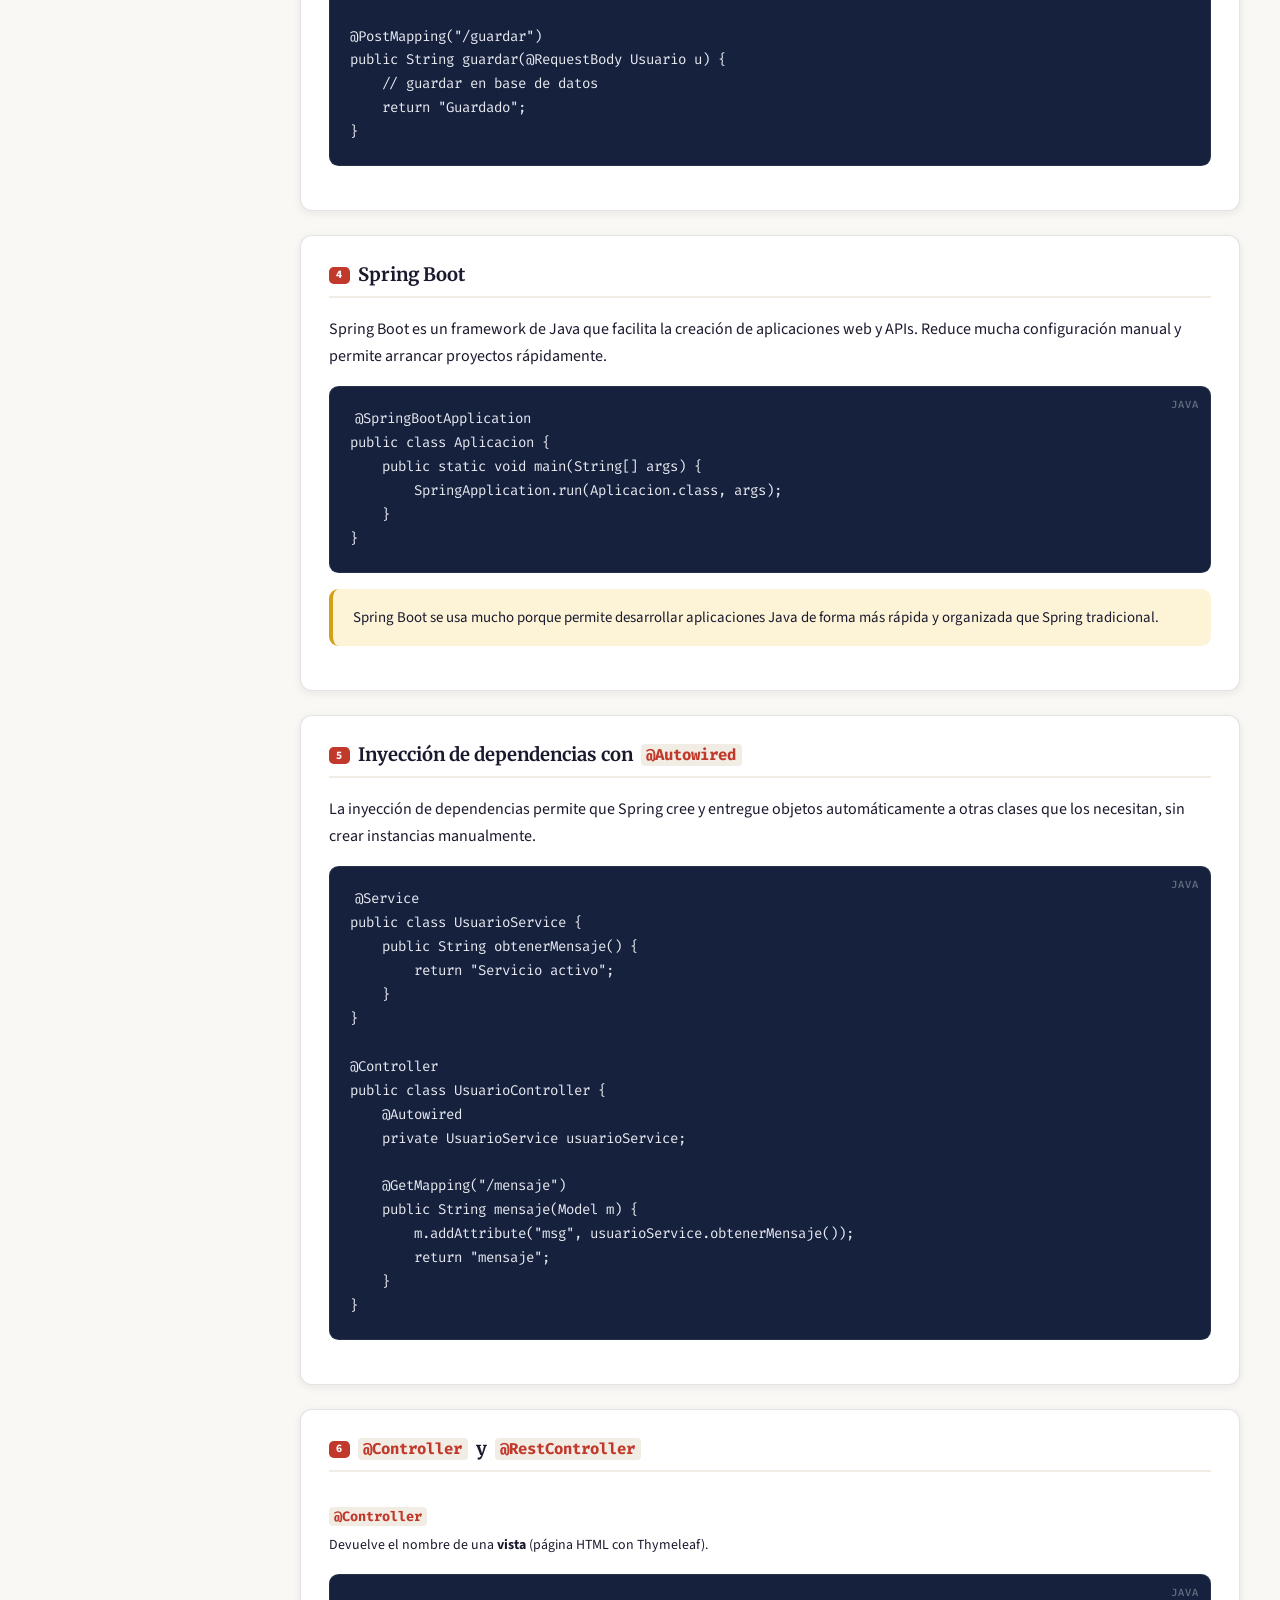
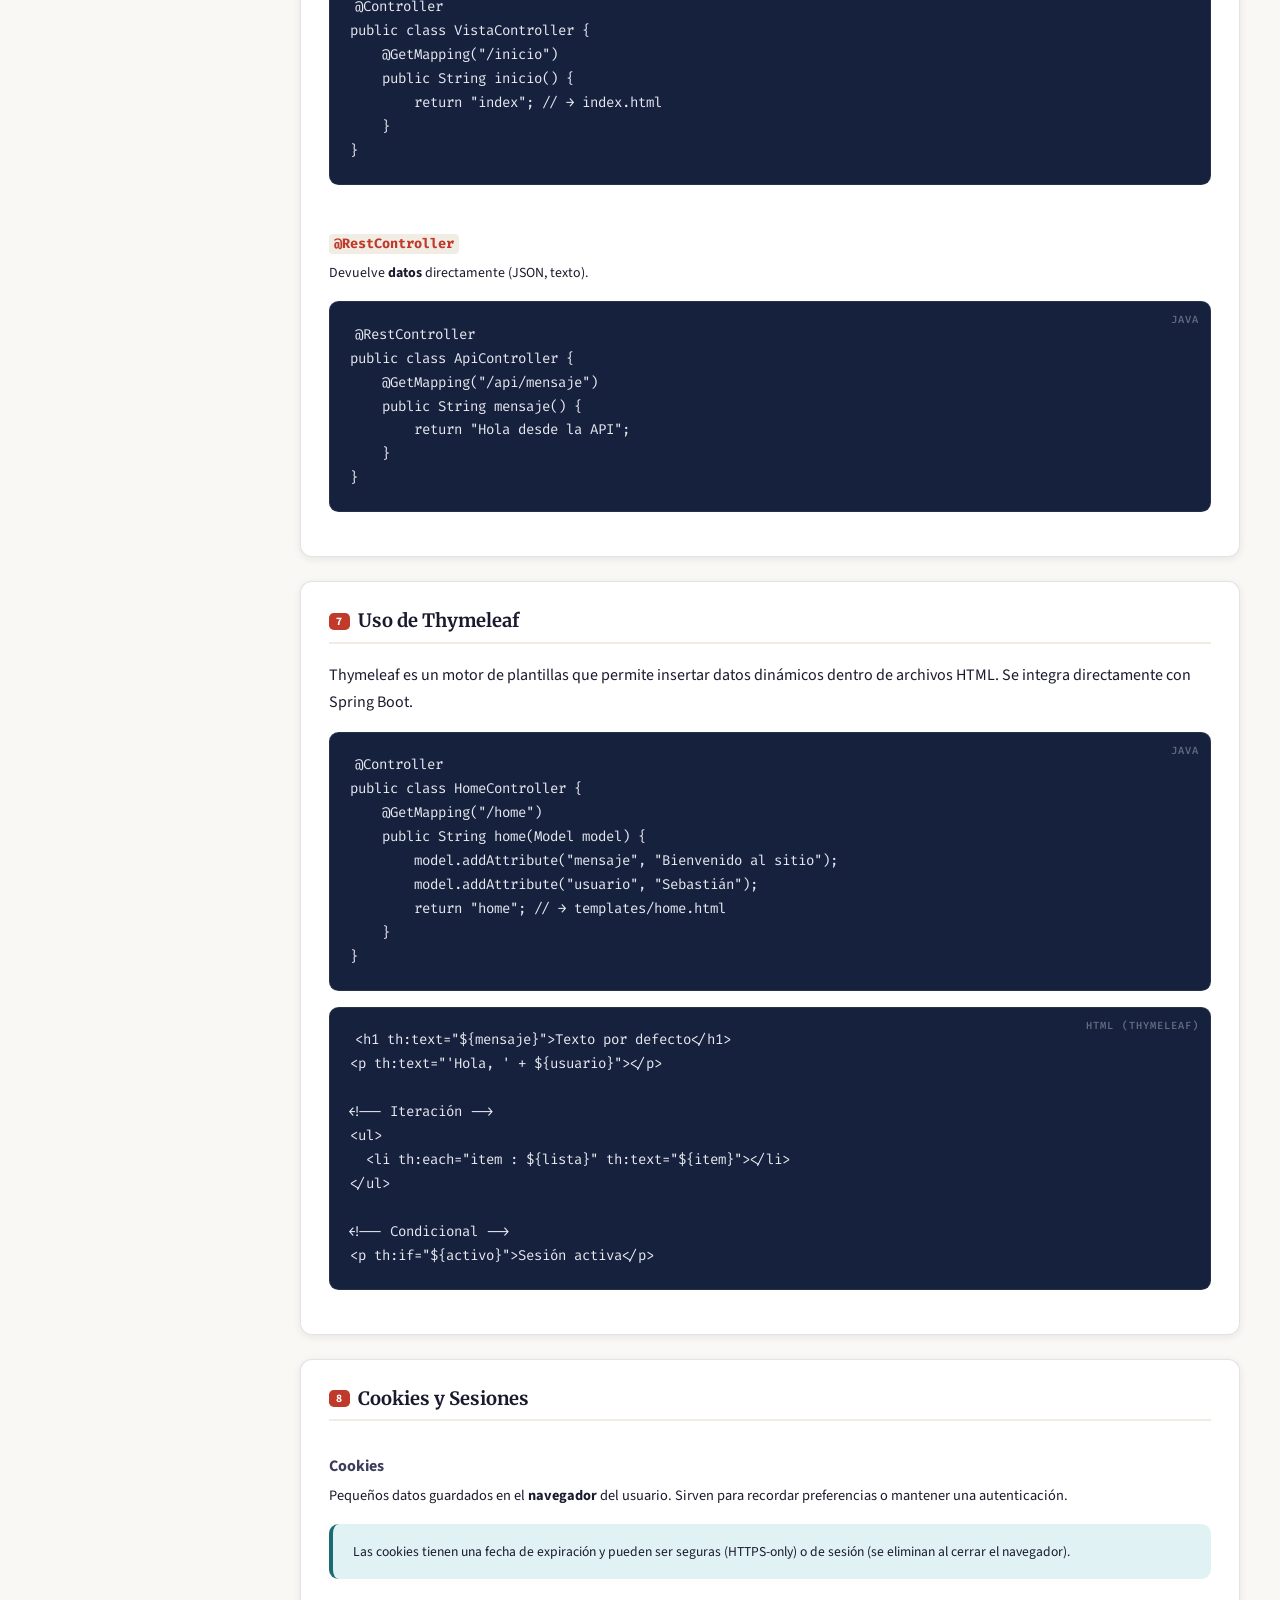
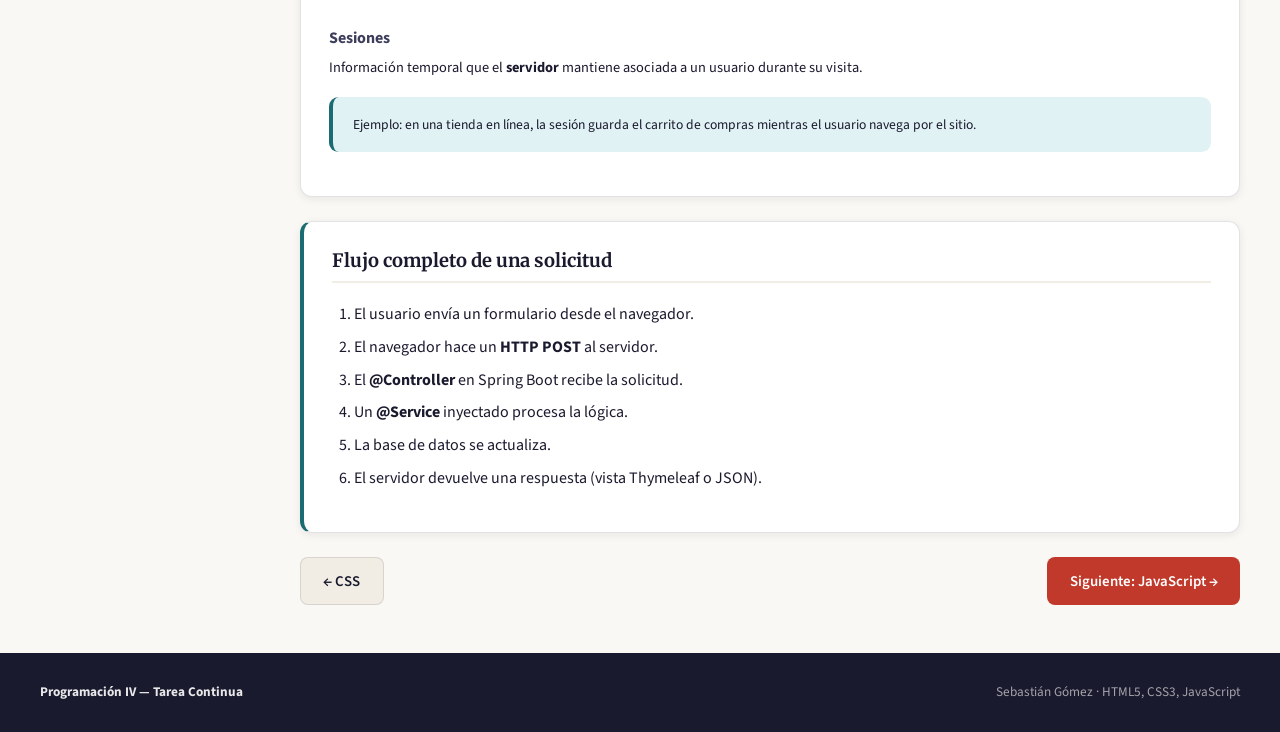
==== commit fa9aceab: "Pagina terminada" ====
--- a/backend.html
+++ b/backend.html
@@ -4,6 +4,7 @@
     <meta charset="UTF-8">
     <meta name="viewport" content="width=device-width, initial-scale=1.0">
     <title>Backend | Programación IV</title>
+    <link href="https://cdn.jsdelivr.net/npm/bootstrap@5.3.3/dist/css/bootstrap.min.css" rel="stylesheet">
     <link rel="stylesheet" href="css/styles.css">
 </head>
 <body>
@@ -139,7 +140,7 @@
         <!-- 6 -->
         <div class="edu-card">
             <h2><span class="num">6</span> <code>@Controller</code> y <code>@RestController</code></h2>
-            <div style="display:grid;grid-template-columns:1fr 1fr;gap:1rem;">
+            <div class="row g-3">
                 <div>
                     <h3><code>@Controller</code></h3>
                     <p style="font-size:.87rem;">Devuelve el nombre de una <strong>vista</strong> (página HTML con Thymeleaf).</p>
@@ -201,7 +202,7 @@
         <!-- 8 -->
         <div class="edu-card">
             <h2><span class="num">8</span> Cookies y Sesiones</h2>
-            <div style="display:grid;grid-template-columns:1fr 1fr;gap:1.25rem;">
+            <div class="row g-3">
                 <div>
                     <h3>Cookies</h3>
                     <p style="font-size:.9rem;">Pequeños datos guardados en el <strong>navegador</strong> del usuario. Sirven para recordar preferencias o mantener una autenticación.</p>
@@ -232,7 +233,7 @@
             </ol>
         </div>
 
-        <div style="display:flex;justify-content:space-between;margin-top:1rem;flex-wrap:wrap;gap:.75rem;">
+        <div class="d-flex justify-content-between flex-wrap gap-3 mt-3">
             <a href="css.html" class="btn-edu btn-ghost-edu" style="color:var(--ink);background:var(--cream);border:1px solid var(--rule);">← CSS</a>
             <a href="javascript.html" class="btn-edu btn-primary-edu">Siguiente: JavaScript →</a>
         </div>
@@ -246,5 +247,6 @@
 </footer>
 
 <script src="js/nav.js"></script>
+<script src="https://cdn.jsdelivr.net/npm/bootstrap@5.3.3/dist/js/bootstrap.bundle.min.js"></script>
 </body>
 </html>
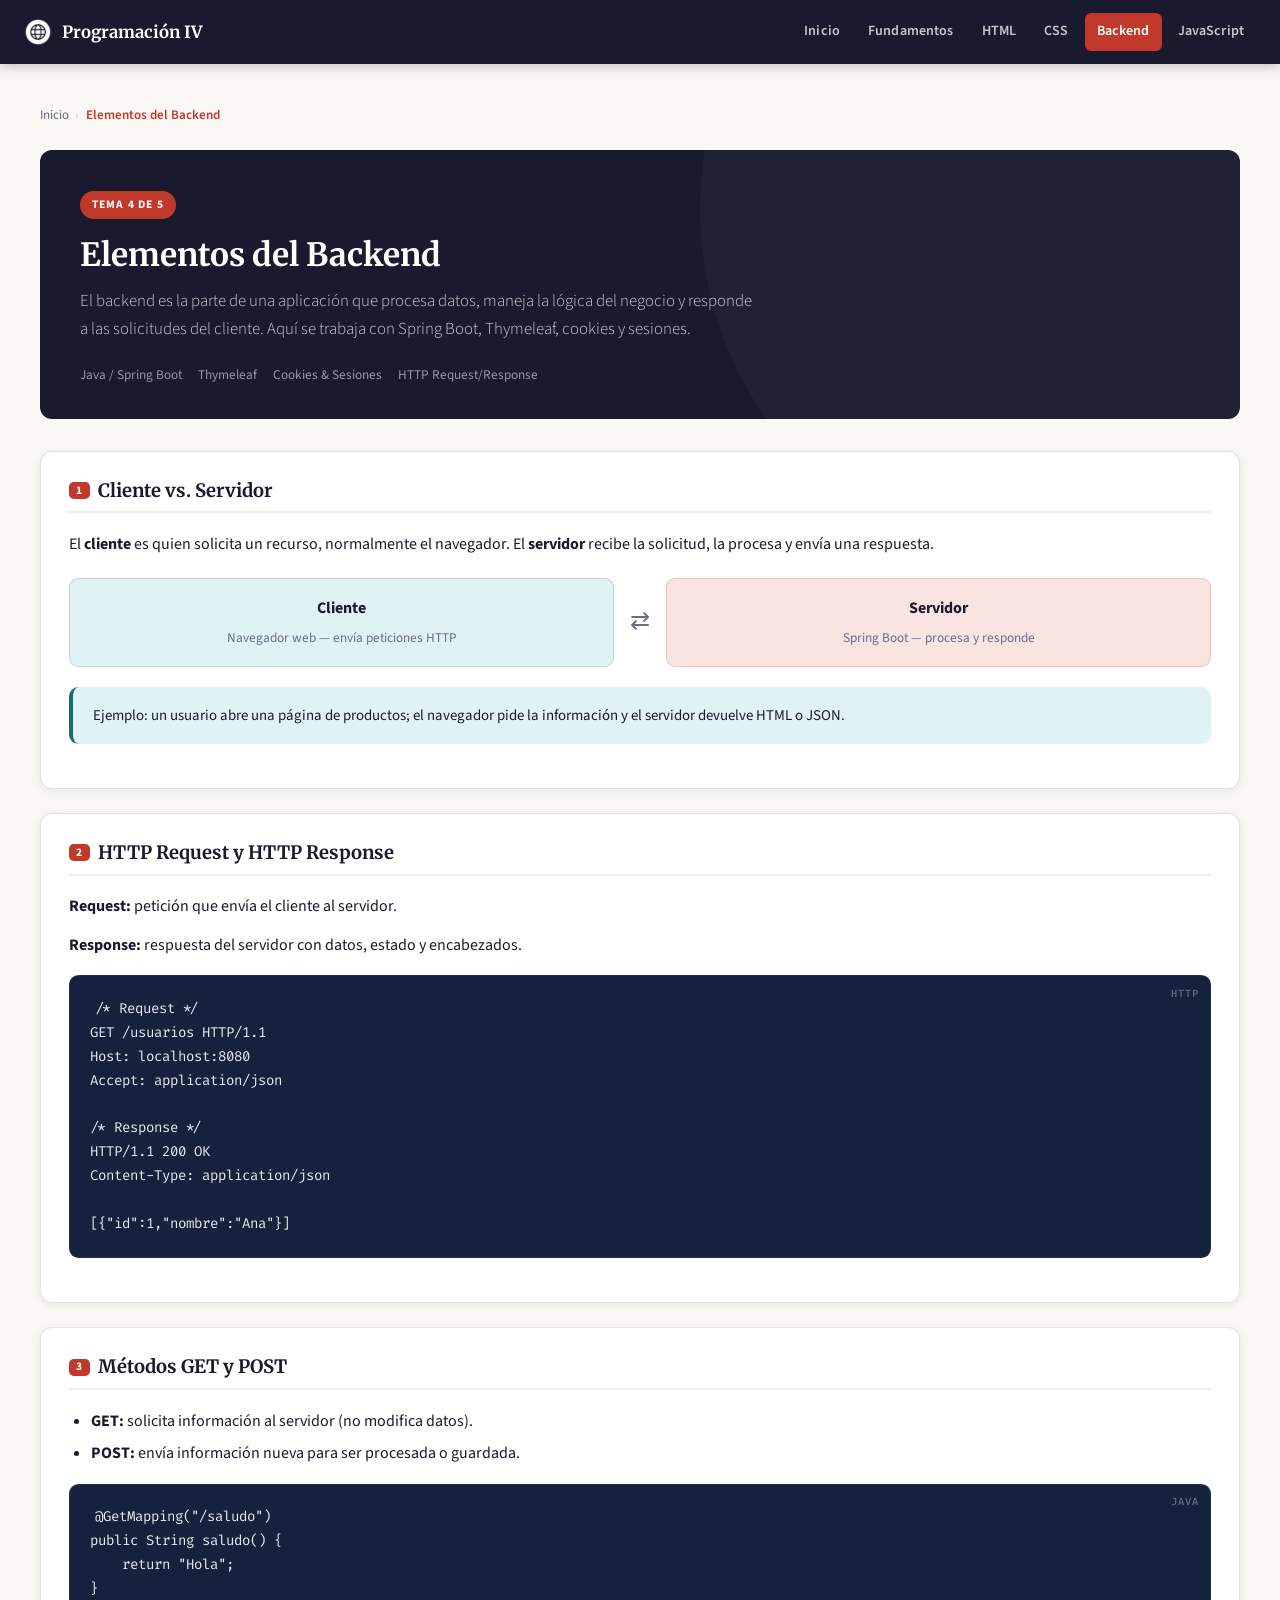
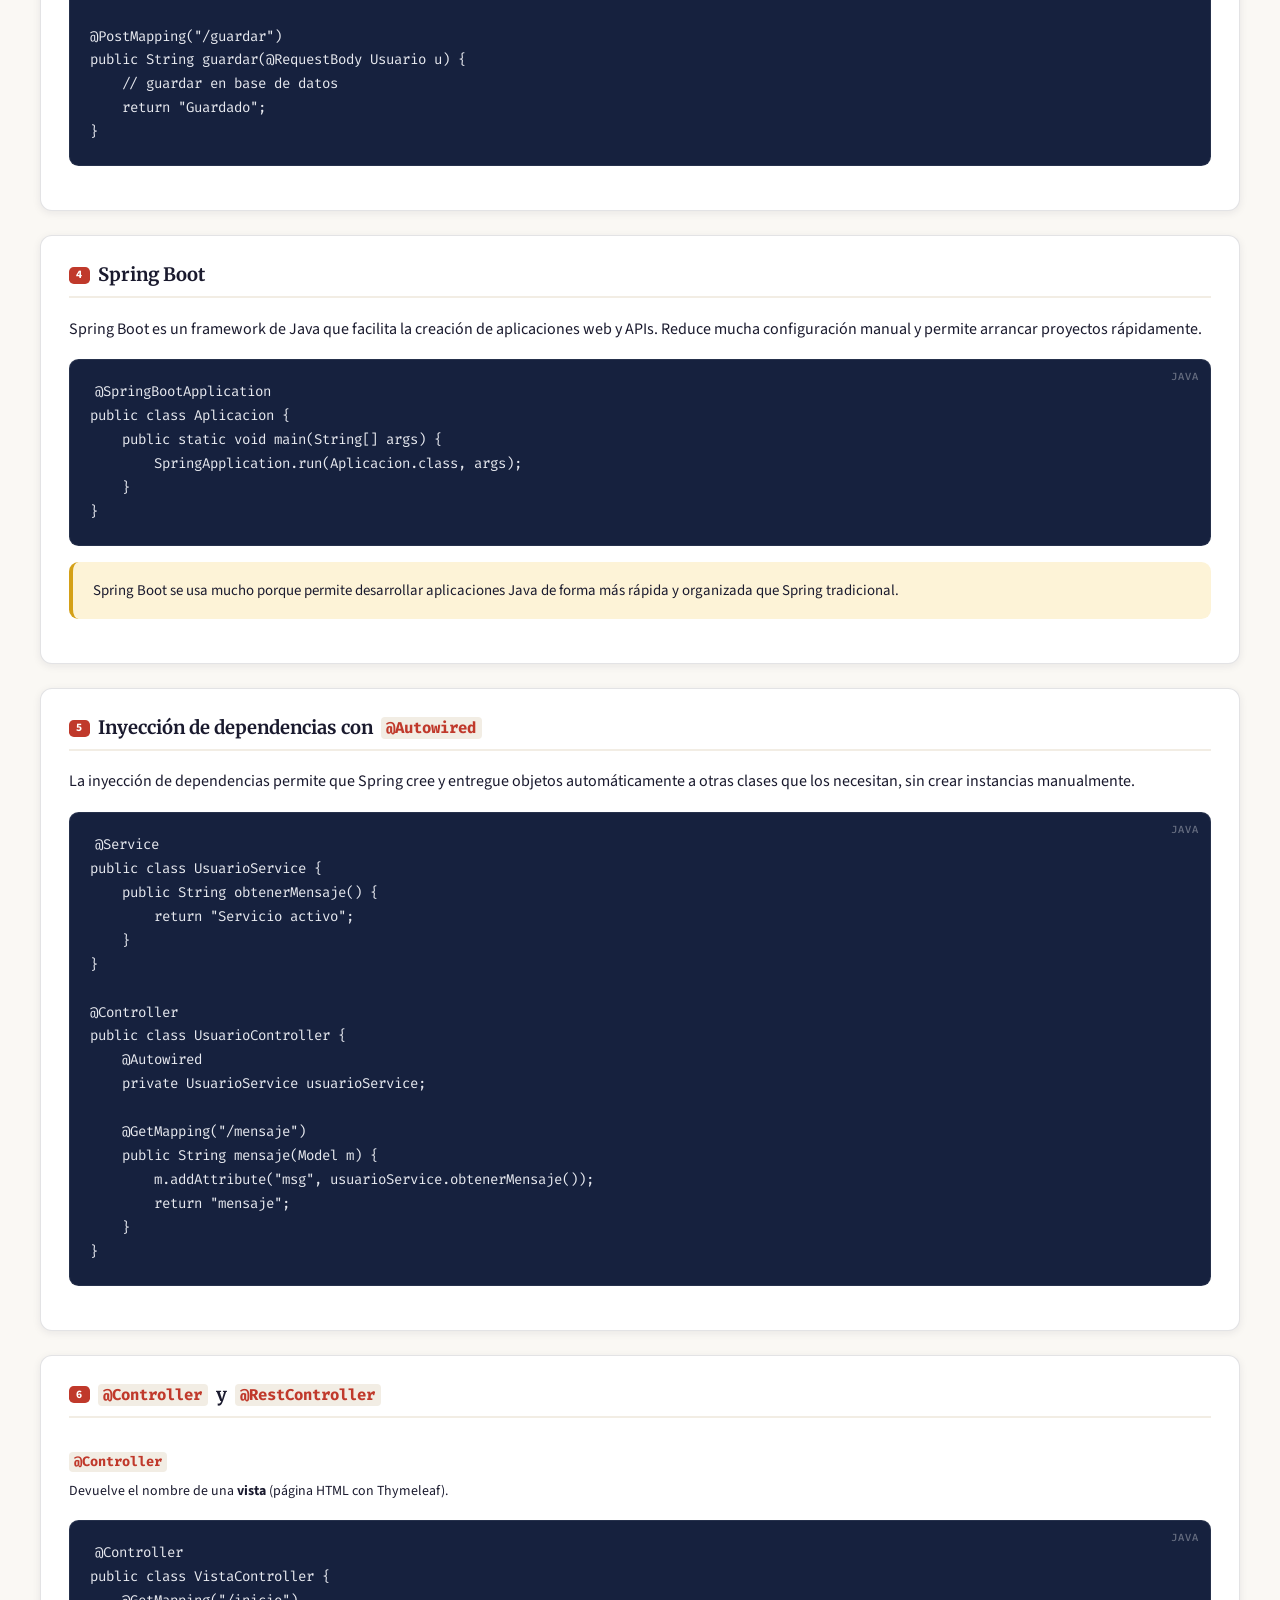
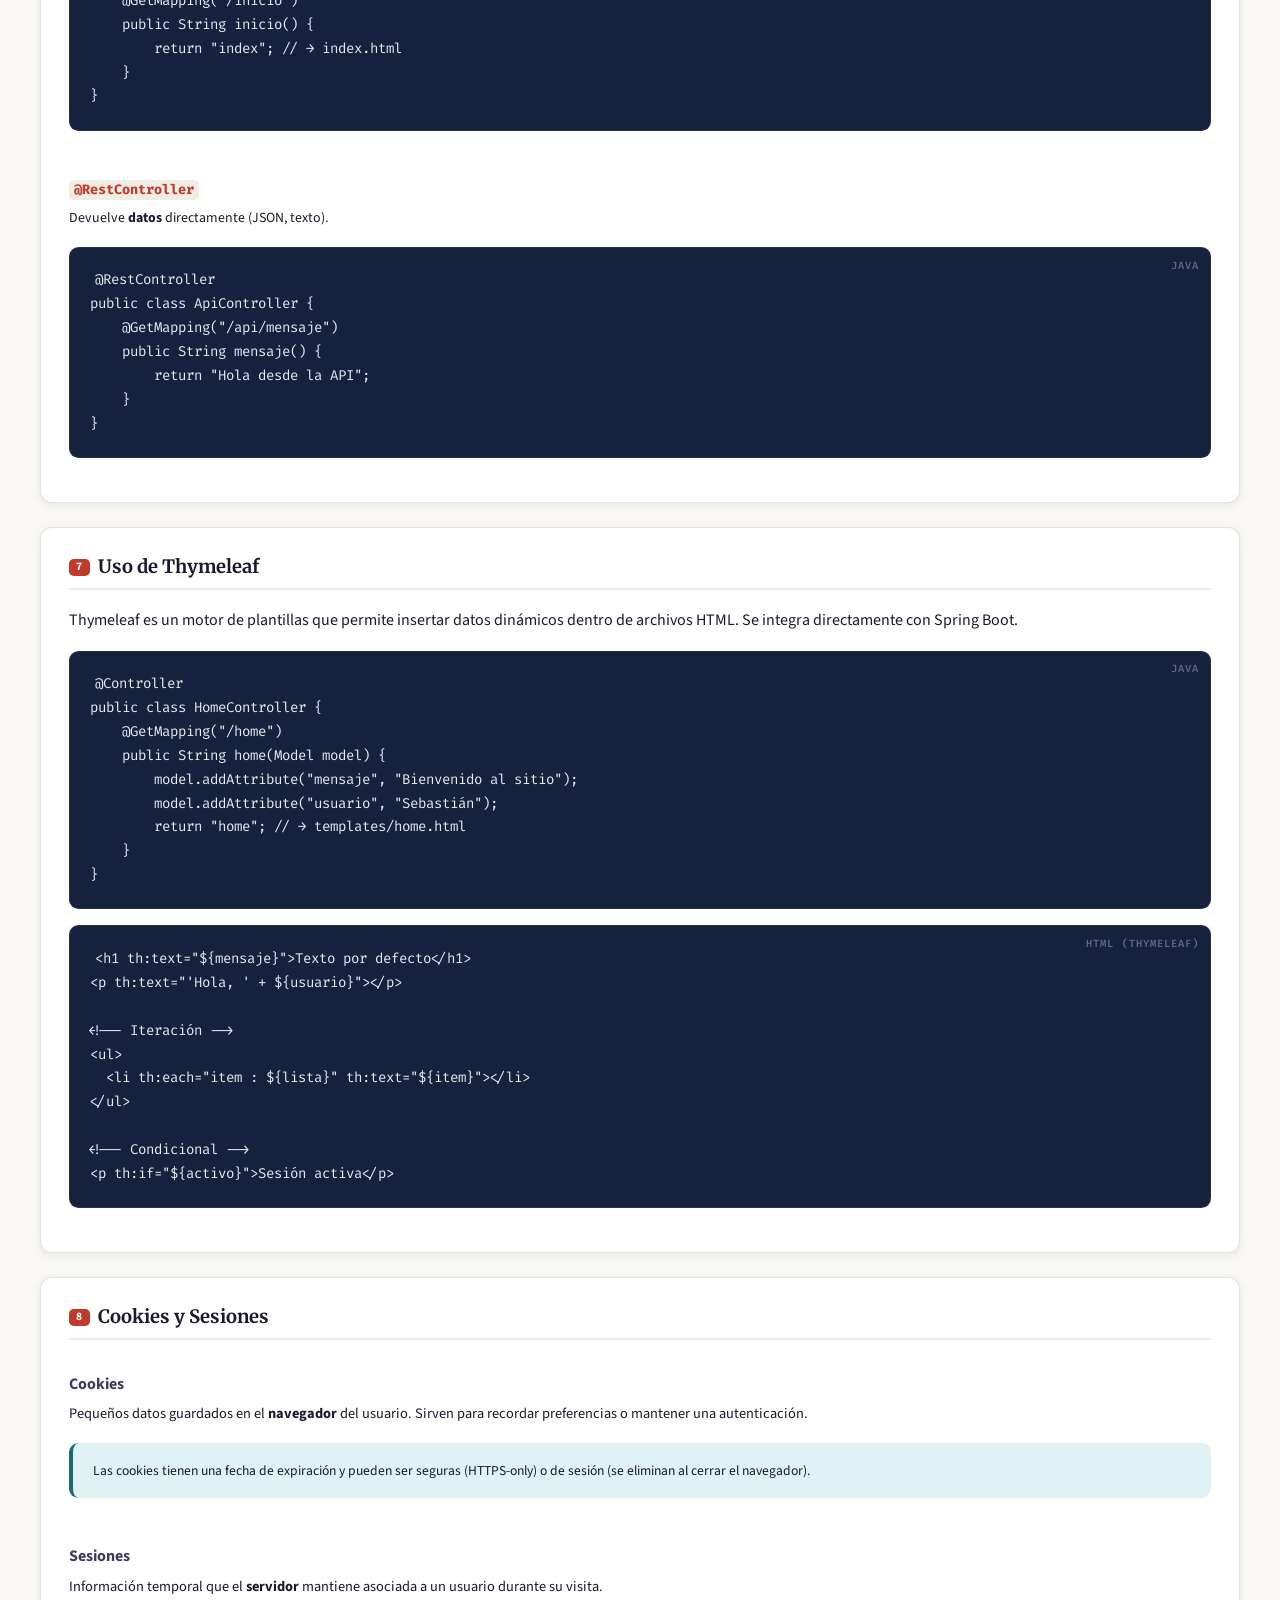
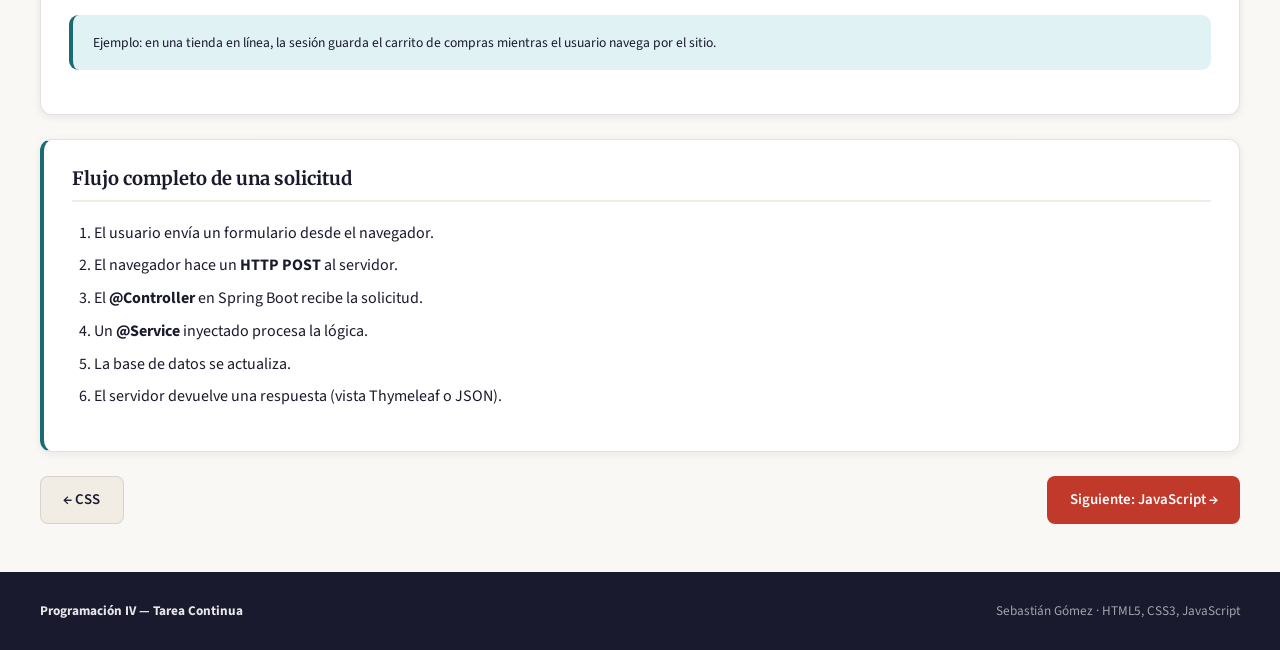
==== commit 0837a5cd: "Casi terminada" ====
--- a/backend.html
+++ b/backend.html
@@ -9,13 +9,25 @@
 </head>
 <body>
 
-<header class="topbar" id="topbar"></header>
+<header class="topbar" id="topbar">
+    <a class="topbar-brand" href="index.html">
+        <img src="img/web-logo.png" alt="Logo">
+        Programación IV
+    </a>
+    <div class="topbar-spacer"></div>
+    <nav class="topbar-nav">
+        <a href="index.html">Inicio</a>
+        <a href="fundamentos.html">Fundamentos</a>
+        <a href="html.html">HTML</a>
+        <a href="css.html">CSS</a>
+        <a href="backend.html" class="active">Backend</a>
+        <a href="javascript.html">JavaScript</a>
+    </nav>
+    <button class="menu-toggle" onclick="toggleSidebar()" aria-label="Menú">☰</button>
+</header>
 
 <div class="page-shell">
-    <aside class="sidebar" id="sidebar"></aside>
-
     <main class="content">
-
         <nav class="breadcrumb-edu">
             <a href="index.html">Inicio</a>
             <span class="sep">›</span>
@@ -246,7 +258,7 @@
     <div>Sebastián Gómez · HTML5, CSS3, JavaScript</div>
 </footer>
 
-<script src="js/nav.js"></script>
+<script src="js/main.js"></script>
 <script src="https://cdn.jsdelivr.net/npm/bootstrap@5.3.3/dist/js/bootstrap.bundle.min.js"></script>
 </body>
 </html>
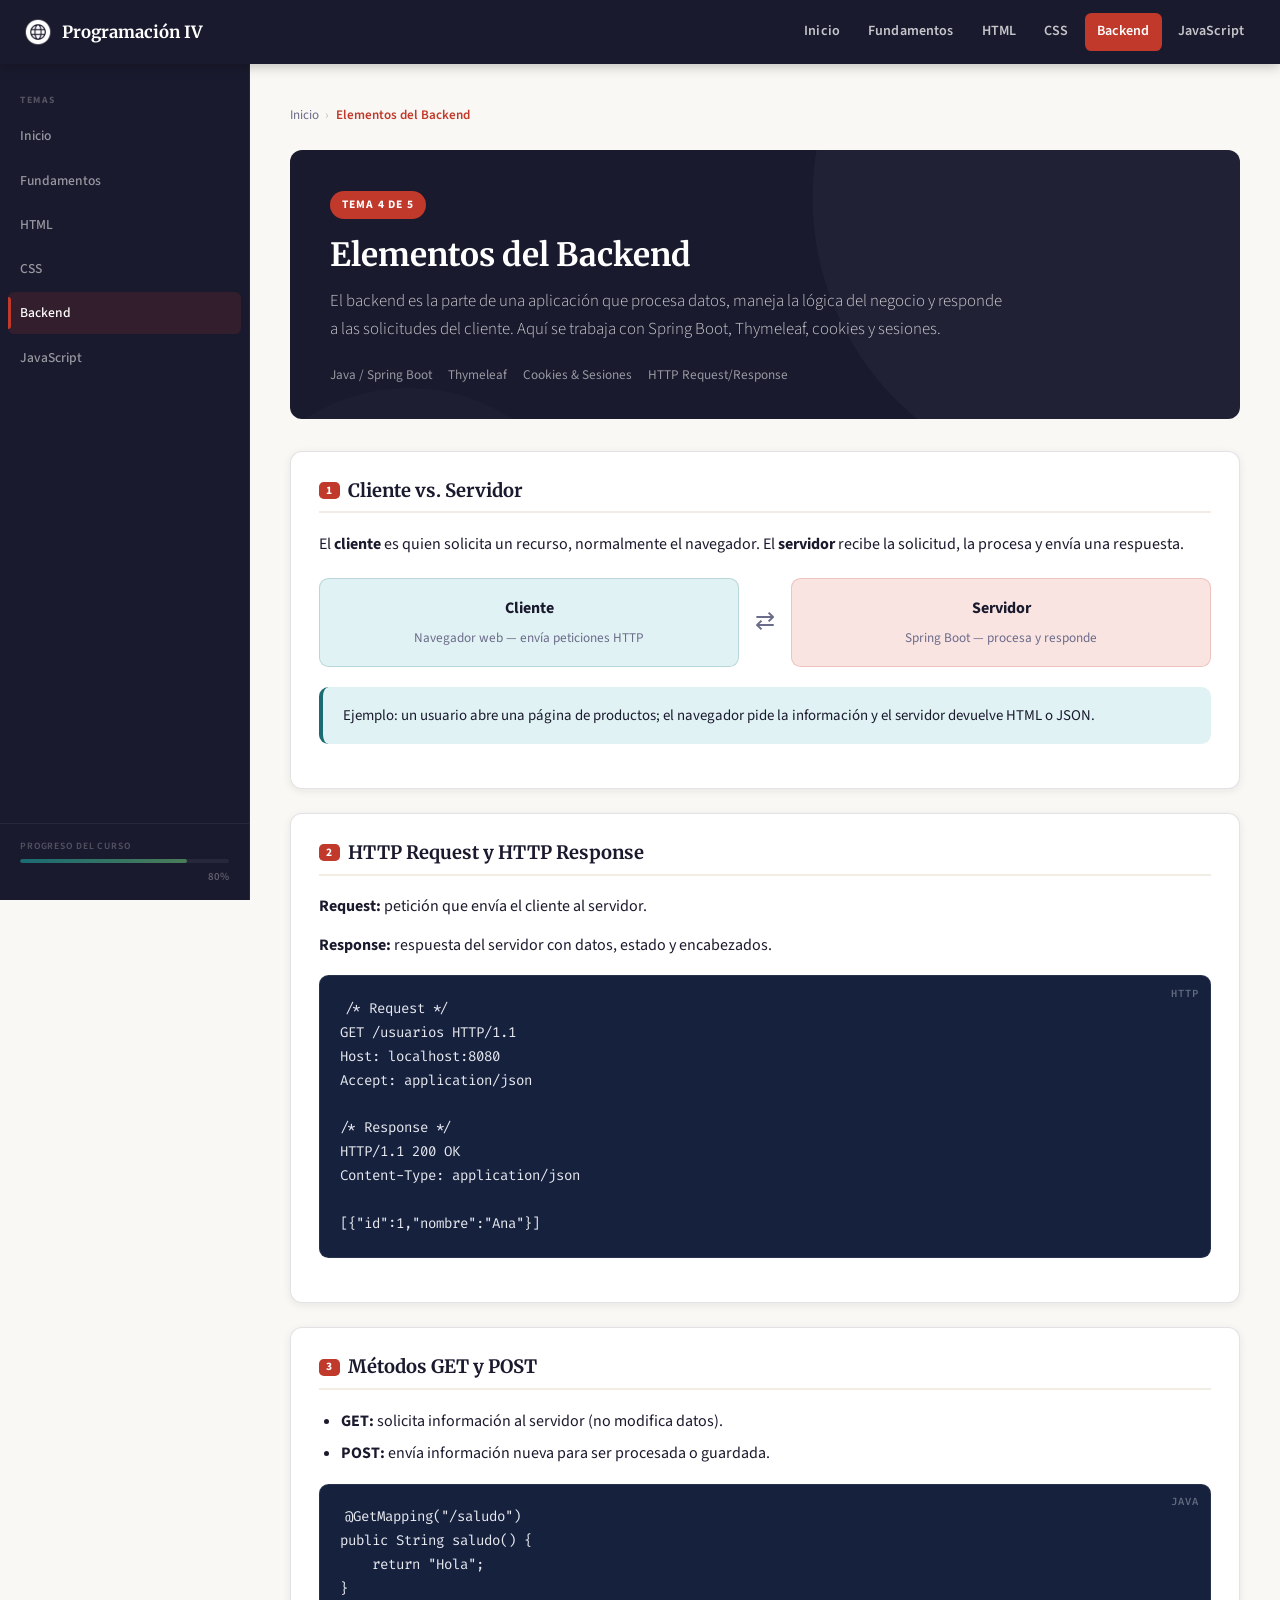
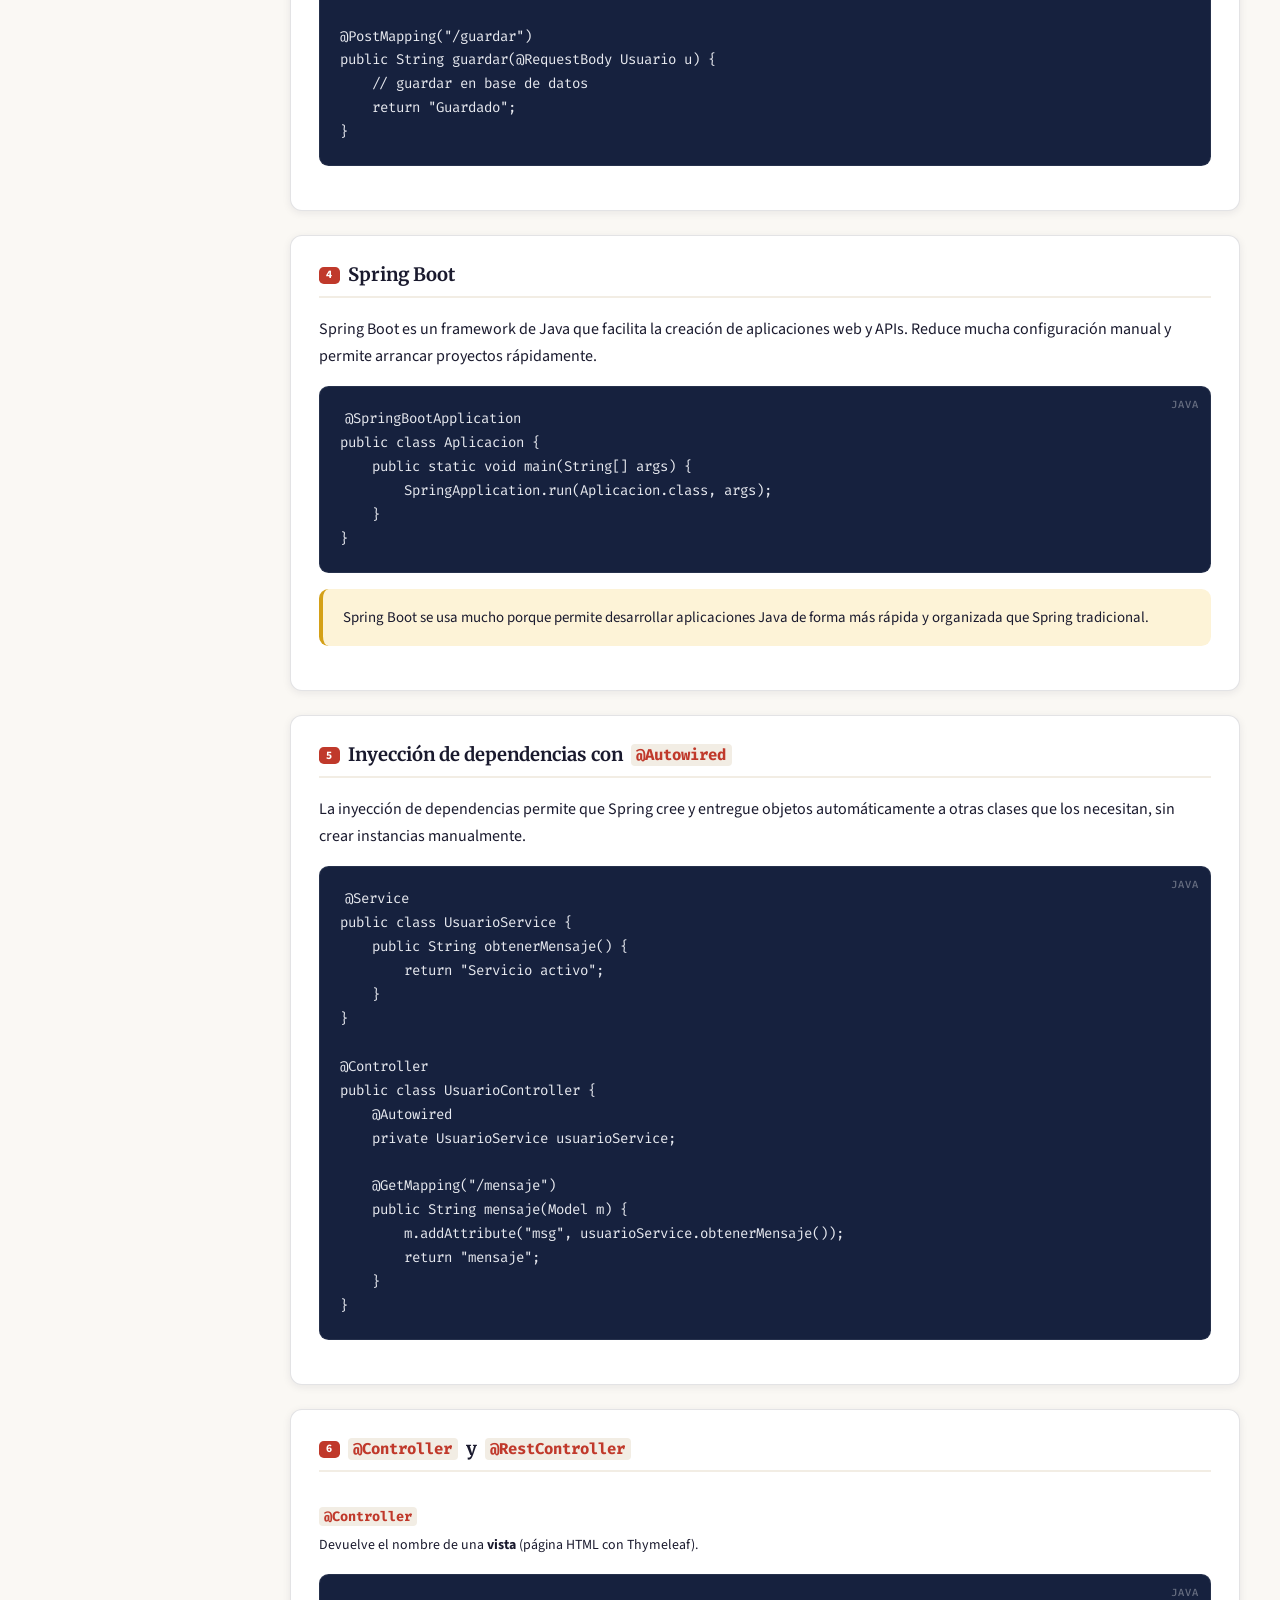
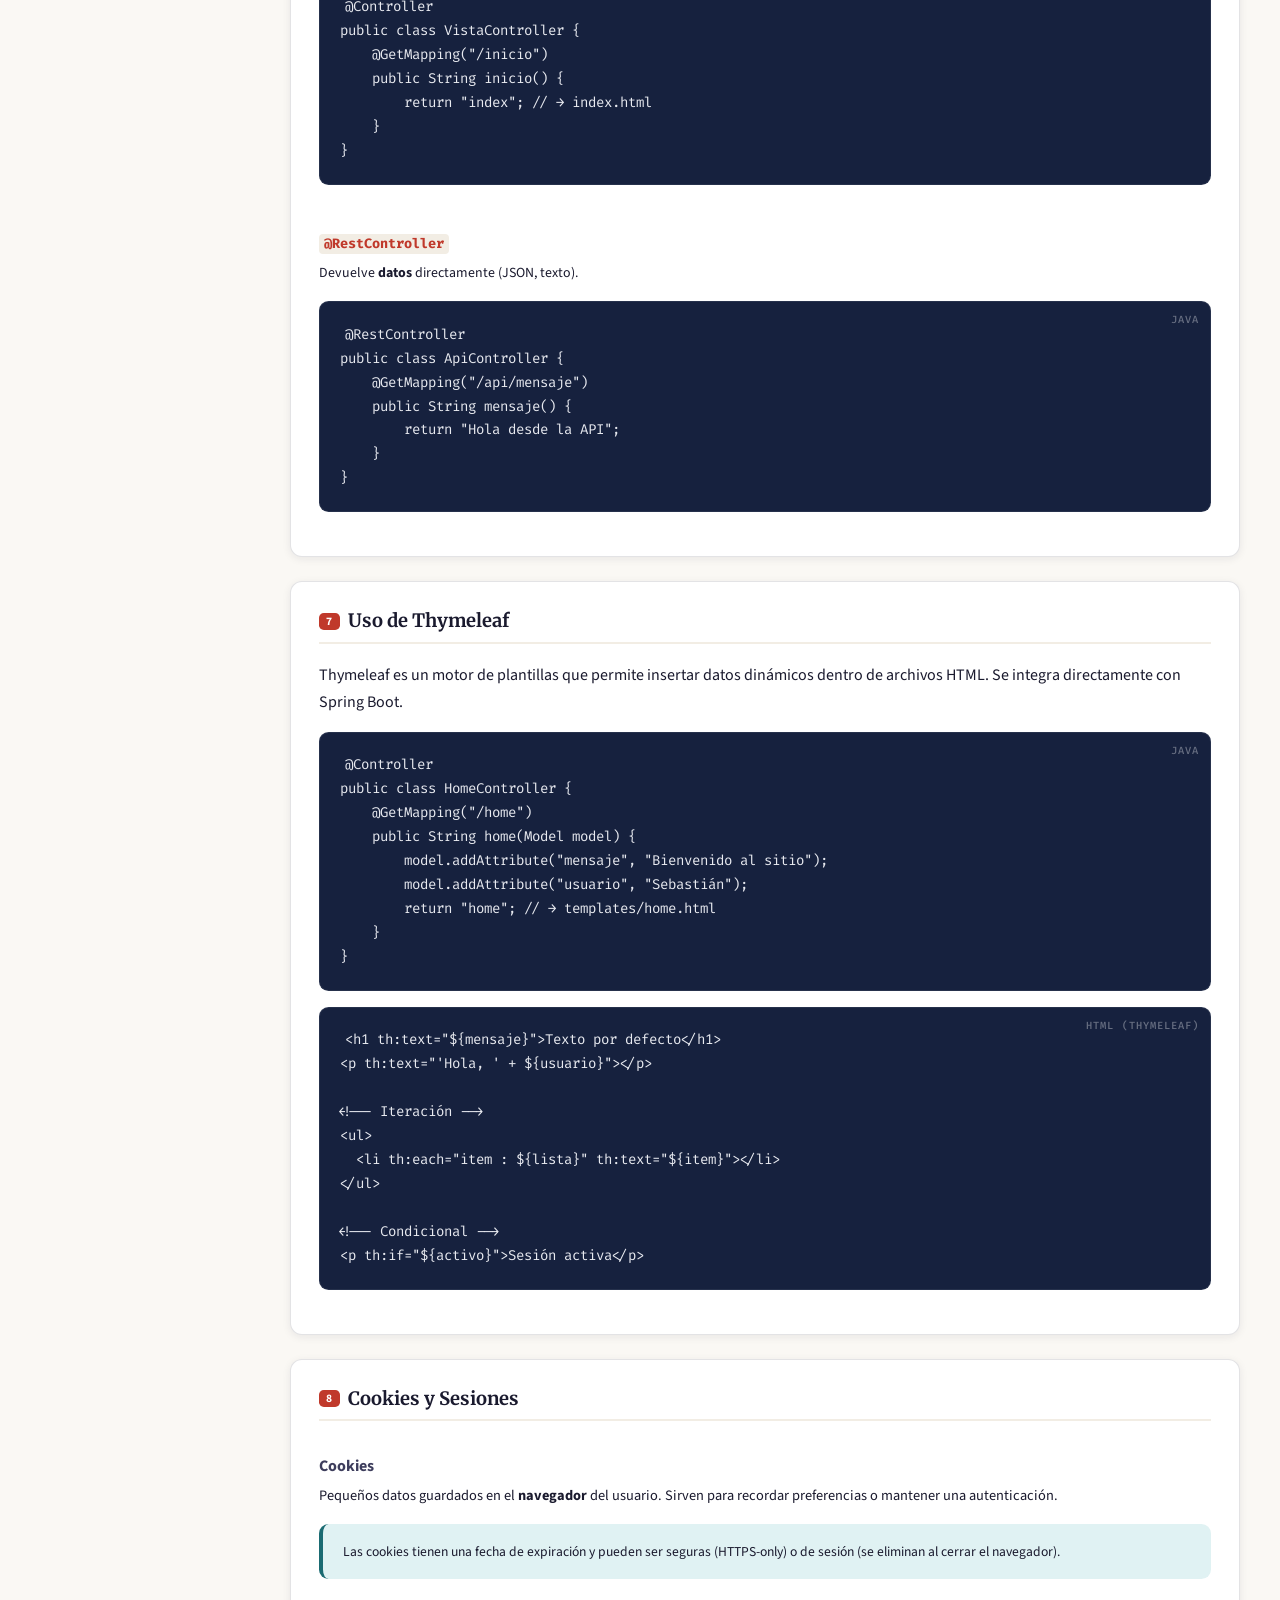
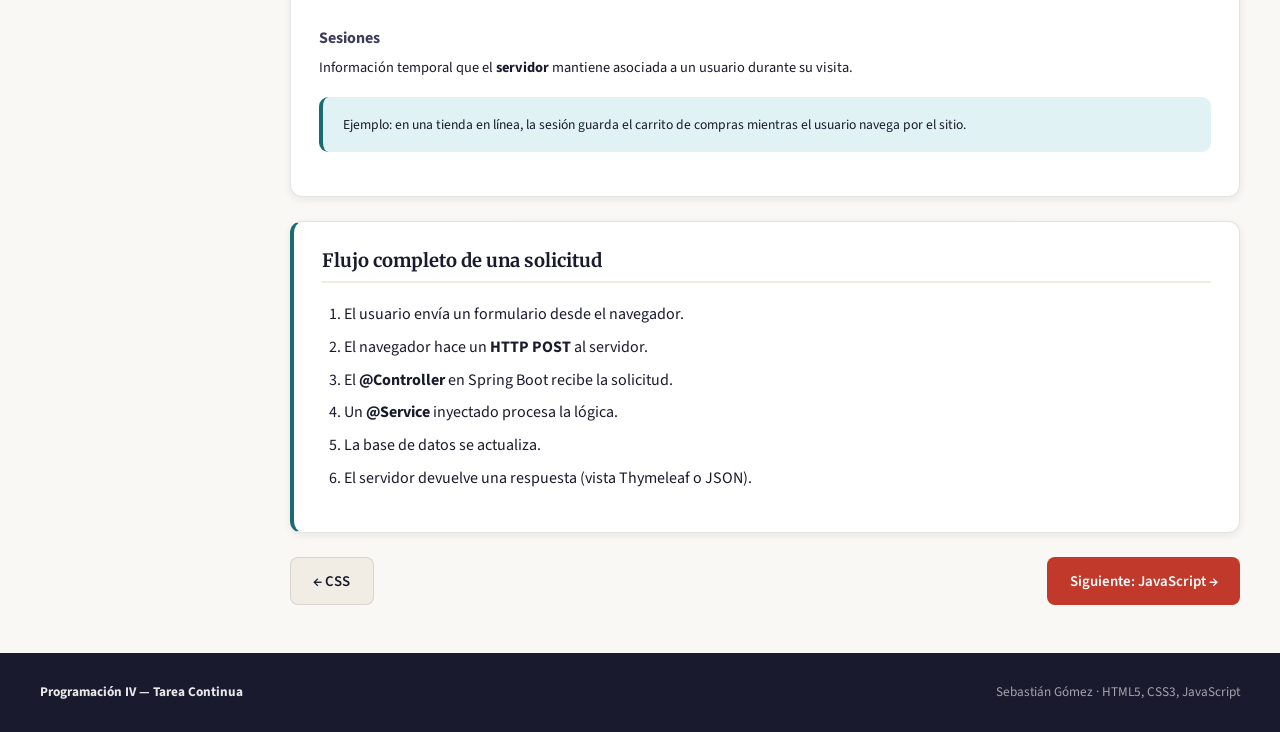
==== commit 2c85ff24: "Finalizado" ====
--- a/backend.html
+++ b/backend.html
@@ -3,6 +3,7 @@
 <head>
     <meta charset="UTF-8">
     <meta name="viewport" content="width=device-width, initial-scale=1.0">
+    <link rel="icon" href="img/web-logo.png" />
     <title>Backend | Programación IV</title>
     <link href="https://cdn.jsdelivr.net/npm/bootstrap@5.3.3/dist/css/bootstrap.min.css" rel="stylesheet">
     <link rel="stylesheet" href="css/styles.css">
@@ -23,10 +24,31 @@
         <a href="backend.html" class="active">Backend</a>
         <a href="javascript.html">JavaScript</a>
     </nav>
-    <button class="menu-toggle" onclick="toggleSidebar()" aria-label="Menú">☰</button>
 </header>
 
 <div class="page-shell">
+    <aside class="sidebar" id="sidebar">
+        <div class="sidebar-body">
+            <div class="sidebar-section-label">Temas</div>
+            <nav class="sidebar-nav">
+                <a href="index.html"> Inicio</a>
+                <a href="fundamentos.html"> Fundamentos</a>
+                <a href="html.html"> HTML</a>
+                <a href="css.html"> CSS</a>
+                <a href="backend.html" class="active"> Backend</a>
+                <a href="javascript.html"> JavaScript</a>
+            </nav>
+        </div>
+        <div class="sidebar-footer">
+            <div class="sidebar-progress">
+                <span class="sidebar-progress-label">Progreso del curso</span>
+                <div class="sidebar-progress-track">
+                    <div class="sidebar-progress-fill" id="sidebarProgressFill" data-progress="80"></div>
+                </div>
+                <span class="sidebar-progress-text" id="sidebarProgressText">80%</span>
+            </div>
+        </div>
+    </aside>
     <main class="content">
         <nav class="breadcrumb-edu">
             <a href="index.html">Inicio</a>
--- a/css/styles.css
+++ b/css/styles.css
@@ -78,53 +78,76 @@
 }
 .topbar-nav a.active { background: var(--accent); color: #fff; }
 
-/* Mobile menu */
-.menu-toggle {
-  display: none; background: none; border: none;
-  color: #fff; font-size: 1.4rem; cursor: pointer; padding: .4rem;
+/* ── Sidebar (integrated) ──────────────────────────── */
+.sidebar {
+  width: 250px; min-width: 250px;
+  background: var(--ink);
+  display: flex; flex-direction: column;
+  position: sticky; top: var(--navbar-h);
+  height: calc(100vh - var(--navbar-h));
+  overflow-y: auto;
+  flex-shrink: 0;
+  border-right: 1px solid rgba(255,255,255,.06);
+}
+.sidebar-body { flex: 1; overflow-y: auto; padding: 1rem 0; }
+.sidebar-section-label {
+  font-size: .6rem; font-weight: 700; letter-spacing: .16em;
+  text-transform: uppercase; color: rgba(255,255,255,.25);
+  padding: .75rem 1.25rem .4rem;
+}
+.sidebar-nav { list-style: none; display: flex; flex-direction: column; gap: 2px; padding: 0 .5rem; }
+.sidebar-nav a {
+  display: flex; align-items: center; gap: .75rem;
+  padding: .6rem .75rem; border-radius: .4rem;
+  color: rgba(255,255,255,.55); font-weight: 500; font-size: .85rem;
+  text-decoration: none;
+  transition: background .2s, color .2s, padding-left .2s;
+  position: relative;
+}
+.sidebar-nav a::before {
+  content: ''; position: absolute; left: 0; top: .35rem; bottom: .35rem; width: 3px;
+  background: var(--accent); border-radius: 0 3px 3px 0;
+  transform: scaleY(0); transition: transform .2s;
+}
+.sidebar-nav a:hover {
+  background: rgba(255,255,255,.06); color: #fff; text-decoration: none;
+  padding-left: .85rem;
+}
+.sidebar-nav a:hover::before { transform: scaleY(1); }
+.sidebar-nav a.active {
+  background: rgba(192,57,43,.15); color: #fff;
+}
+.sidebar-nav a.active::before { transform: scaleY(1); }
+.sidebar-nav a .nav-icon { font-size: 1rem; width: 20px; text-align: center; flex-shrink: 0; }
+
+.sidebar-footer {
+  padding: .85rem 1.25rem;
+  border-top: 1px solid rgba(255,255,255,.06);
+}
+.sidebar-progress { display: flex; flex-direction: column; gap: .3rem; }
+.sidebar-progress-label {
+  font-size: .6rem; font-weight: 600; letter-spacing: .09em;
+  text-transform: uppercase; color: rgba(255,255,255,.25);
+}
+.sidebar-progress-track {
+  height: 4px; background: rgba(255,255,255,.06);
+  border-radius: 99px; overflow: hidden;
+}
+.sidebar-progress-fill {
+  height: 100%; width: 0;
+  background: linear-gradient(90deg, var(--teal), var(--sage));
+  border-radius: 99px;
+  transition: width 1s cubic-bezier(.4,0,.2,1);
+}
+.sidebar-progress-text {
+  font-size: .68rem; font-weight: 600; color: rgba(255,255,255,.3);
+  text-align: right;
 }
 
 /* ── Layout Wrapper ─────────────────────────────── */
 .page-shell {
   display: flex; flex: 1;
 }
-
-/* ── Sidebar ────────────────────────────────────── */
-.sidebar {
-  width: 260px; min-width: 260px;
-  background: var(--cream);
-  border-right: 1px solid var(--rule);
-  padding: 2rem 1.25rem;
-  position: sticky;
-  top: var(--navbar-h);
-  height: calc(100vh - var(--navbar-h));
-  overflow-y: auto;
-  flex-shrink: 0;
-}
-.sidebar-label {
-  font-size: .7rem; font-weight: 700; letter-spacing: .12em;
-  color: var(--ink-muted); text-transform: uppercase;
-  margin-bottom: .75rem; padding-left: .5rem;
-}
-.sidebar-nav { list-style: none; display: flex; flex-direction: column; gap: .15rem; }
-.sidebar-nav a {
-  display: flex; align-items: center; gap: .65rem;
-  padding: .55rem .75rem;
-  border-radius: .5rem;
-  font-size: .9rem; font-weight: 500;
-  color: var(--ink-soft);
-  transition: background .15s, color .15s;
-}
-.sidebar-nav a:hover { background: var(--cream-alt); color: var(--ink); text-decoration: none; }
-.sidebar-nav a.active { background: var(--accent); color: #fff; }
-.sidebar-nav a .icon { font-size: 1rem; width: 20px; text-align: center; }
-.sidebar-progress {
-  margin-top: 2rem; padding: 1rem; background: var(--gold-lt);
-  border-radius: .6rem; border: 1px solid rgba(212,160,23,.2);
-}
-.sidebar-progress-title { font-size: .75rem; font-weight: 700; color: var(--ink-soft); margin-bottom: .6rem; letter-spacing: .05em; text-transform: uppercase; }
-.prog-bar { height: 6px; background: var(--cream-alt); border-radius: 99px; overflow: hidden; }
-.prog-fill { height: 100%; background: var(--gold); border-radius: 99px; width: 0; transition: width .6s ease; }
 
 /* ── Main Content ───────────────────────────────── */
 .content { flex: 1; min-width: 0; padding: 2.5rem 2.5rem 3rem; }
@@ -365,53 +388,51 @@
 footer strong { color: rgba(255,255,255,.9); }
 
 /* ── Game Styles ────────────────────────────────── */
-.game-section { background: #fff; border: 1px solid var(--rule); border-radius: var(--r); padding: 1.75rem; margin-bottom: 1.5rem; }
-.game-board {
-  display: inline-grid;
-  gap: 2px;
-  background: #1a1a2e;
-  padding: 8px;
-  border-radius: .5rem;
-  max-width: 100%; overflow: auto;
-}
-.game-cell {
-  width: 34px; height: 34px;
-  border-radius: 4px;
-  display: flex; align-items: center; justify-content: center;
-  font-size: 1.1rem; position: relative;
-}
+.game-controls { display:flex; flex-wrap:wrap; gap:.75rem; align-items:flex-end; margin-bottom:1.25rem; }
+.game-controls label { font-size:.82rem; font-weight:700; color:var(--ink-muted); display:block; margin-bottom:.25rem; }
+.game-controls input[type=number] {
+  width: 80px; padding: .4rem .6rem;
+  border: 1px solid var(--rule); border-radius: .4rem;
+  font-family: 'Fira Code', monospace; font-size:.9rem;
+  background: var(--parchment); color: var(--ink);
+}
+.btn-game {
+  padding: .5rem 1.1rem; border-radius: .4rem;
+  font-weight: 700; font-size: .88rem; cursor: pointer; border: none;
+  transition: filter .15s;
+}
+.btn-game:hover { filter: brightness(1.1); }
+.btn-game.start { background: var(--sage); color: #fff; }
+.btn-game.restart { background: var(--teal); color: #fff; }
+.game-wrap { display: flex; flex-wrap: wrap; gap: 1.25rem; align-items: flex-start; }
+#gameBoard { display: inline-grid; gap: 2px; background: #101624; padding: 8px; border-radius: .5rem; overflow: auto; max-width: 100%; }
+.game-cell { width: 34px; height: 34px; border-radius: 4px; display: flex; align-items: center; justify-content: center; font-size: 1.1rem; }
 .wall { background: #2d3561; }
 .path { background: #0a0f1f; cursor: default; }
-.path .dot {
-  width: 7px; height: 7px; border-radius: 50%;
-  background: #f0c040; box-shadow: 0 0 4px #f0c040;
-}
+.path .dot { width: 7px; height: 7px; border-radius: 50%; background: #f0c040; box-shadow: 0 0 4px #f0c040; }
 .player { background: #1a3a60; }
-.enemy { background: #3a1a1a; }
-.game-panel {
-  background: var(--ink); color: #fff;
-  border-radius: .6rem; padding: 1.25rem; font-size: .9rem;
-}
-.game-panel .stat { display: flex; justify-content: space-between; padding: .4rem 0; border-bottom: 1px solid rgba(255,255,255,.08); }
-.game-panel .stat:last-of-type { border-bottom: none; }
-.game-panel .stat strong { color: rgba(255,255,255,.55); font-weight: 600; }
-.game-panel .stat span { font-weight: 700; color: #f0c040; }
-.legend-item { display: flex; align-items: center; gap: .5rem; font-size: .82rem; color: rgba(255,255,255,.6); margin-top: .4rem; }
-.legend-dot { width: 14px; height: 14px; border-radius: 3px; flex-shrink: 0; }
+.enemy  { background: #3a1a1a; }
+#gamePanel { background: var(--ink); color: #fff; border-radius: .6rem; padding: 1.25rem; min-width: 180px; font-size: .9rem; }
+#gamePanel .g-stat { display: flex; justify-content: space-between; padding: .35rem 0; border-bottom: 1px solid rgba(255,255,255,.08); }
+#gamePanel .g-stat:last-of-type { border: none; }
+#gamePanel .g-label { color: rgba(255,255,255,.5); font-weight: 600; }
+#gamePanel .g-val   { font-weight: 700; color: #f0c040; }
+#gamePanel .g-status { color: #88e0b0; }
+.legend { margin-top: .75rem; font-size: .8rem; color: rgba(255,255,255,.5); display: flex; flex-direction: column; gap: .3rem; }
+.legend-row { display: flex; align-items: center; gap: .5rem; }
+.l-sq { width: 14px; height: 14px; border-radius: 3px; flex-shrink: 0; }
 
 /* ── Responsive ─────────────────────────────────── */
 @media (max-width: 900px) {
   .sidebar { display: none; }
-  .sidebar.open { display: block; position: fixed; z-index: 99; top: var(--navbar-h); left: 0; height: calc(100vh - var(--navbar-h)); box-shadow: var(--shadow-lg); }
-  .menu-toggle { display: block; }
   .content { padding: 1.5rem 1.25rem 2rem; }
   .hero-index { padding: 2rem 1.5rem; }
   .hero-index h1 { font-size: 1.7rem; }
   .topic-header { padding: 1.75rem 1.5rem; }
   .topic-header h1 { font-size: 1.5rem; }
   footer { flex-direction: column; padding: 1.5rem; text-align: center; }
-  .topbar-nav { display: none; }
 }
 @media (max-width: 600px) {
   .topic-grid { grid-template-columns: 1fr 1fr; }
 }
+
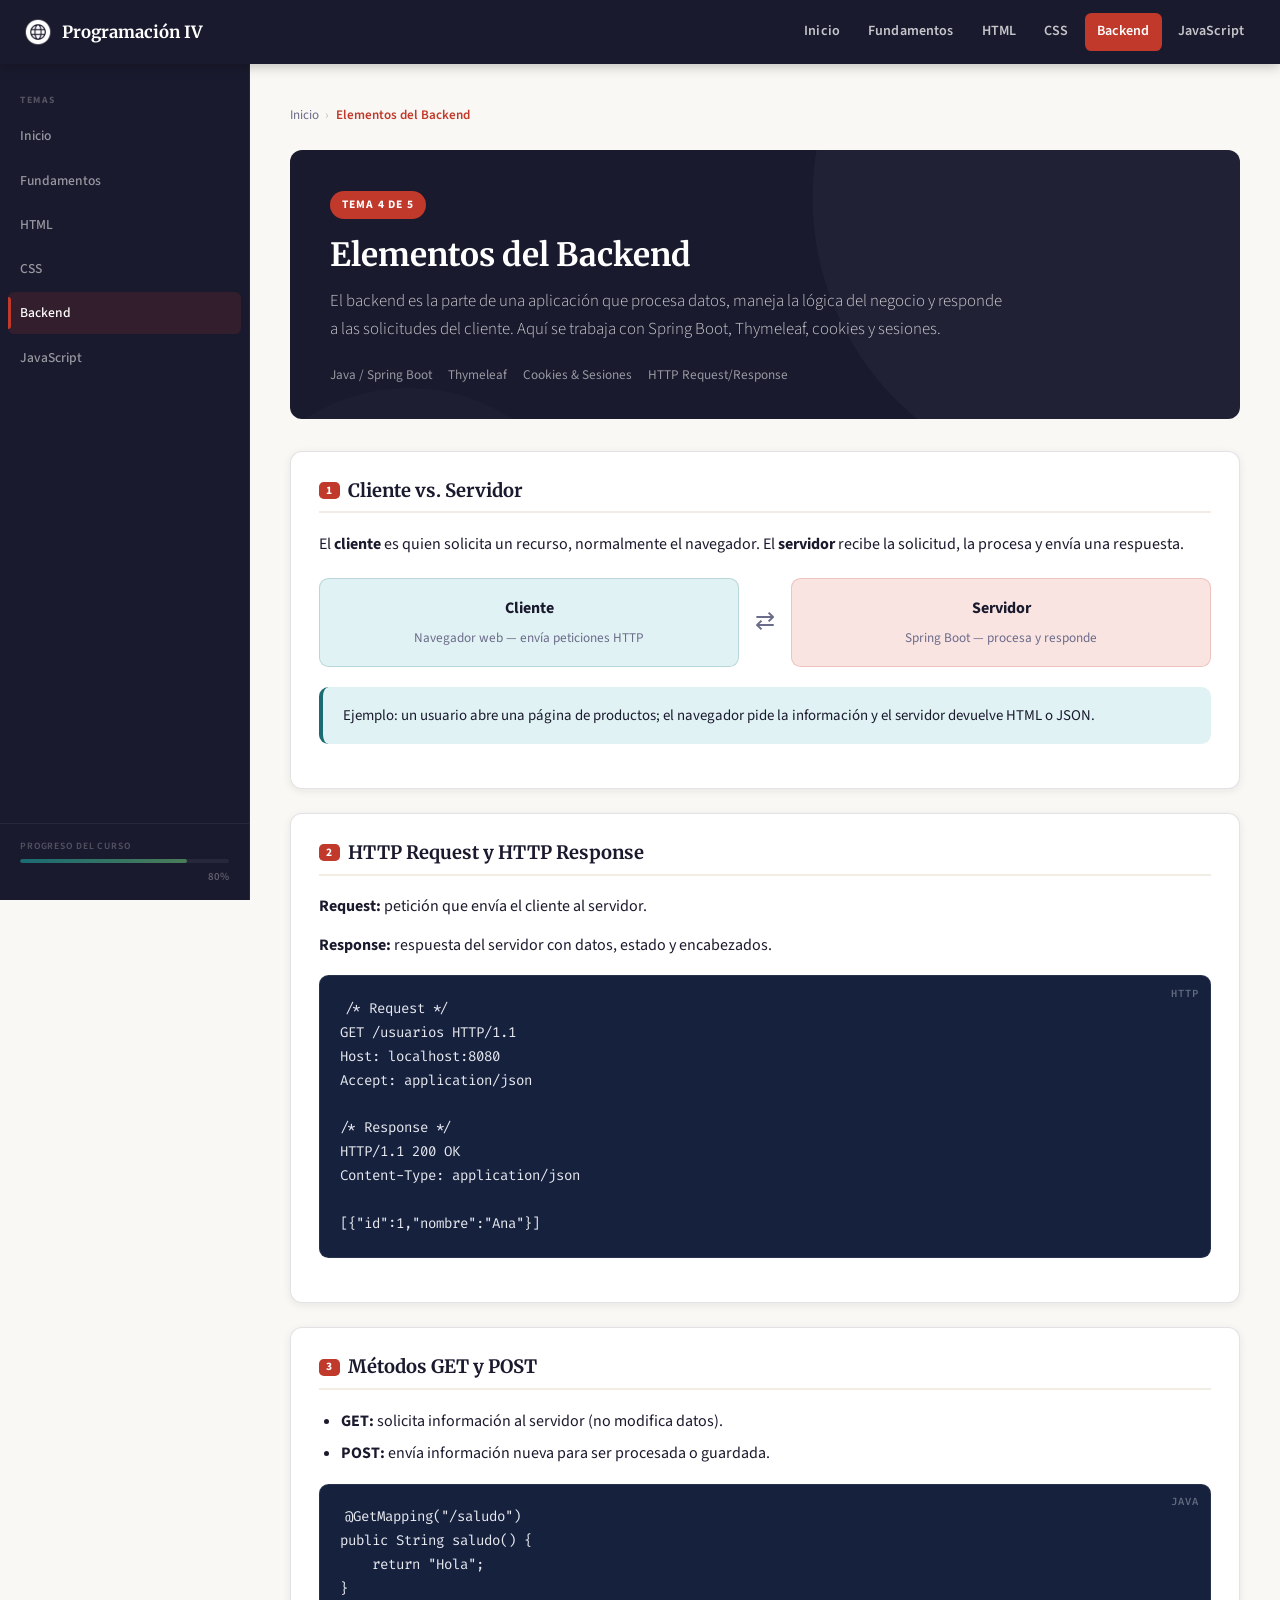
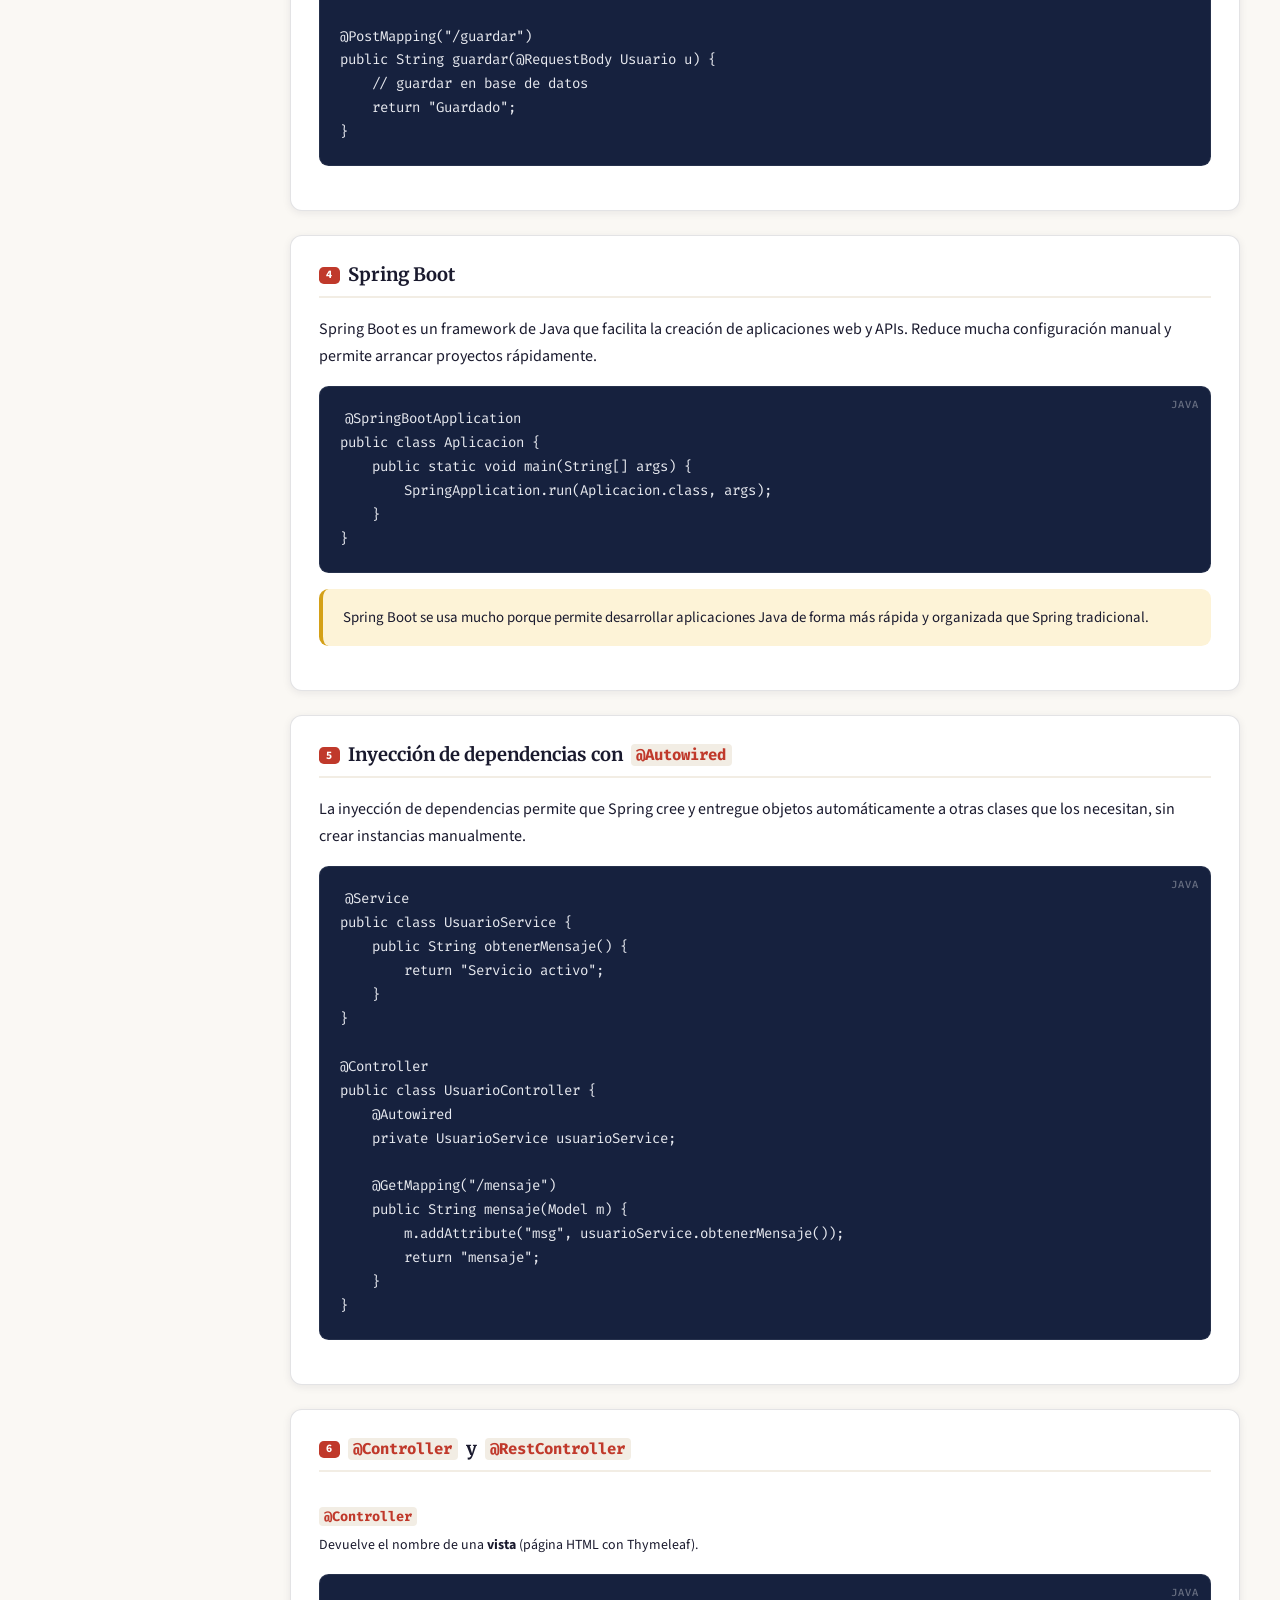
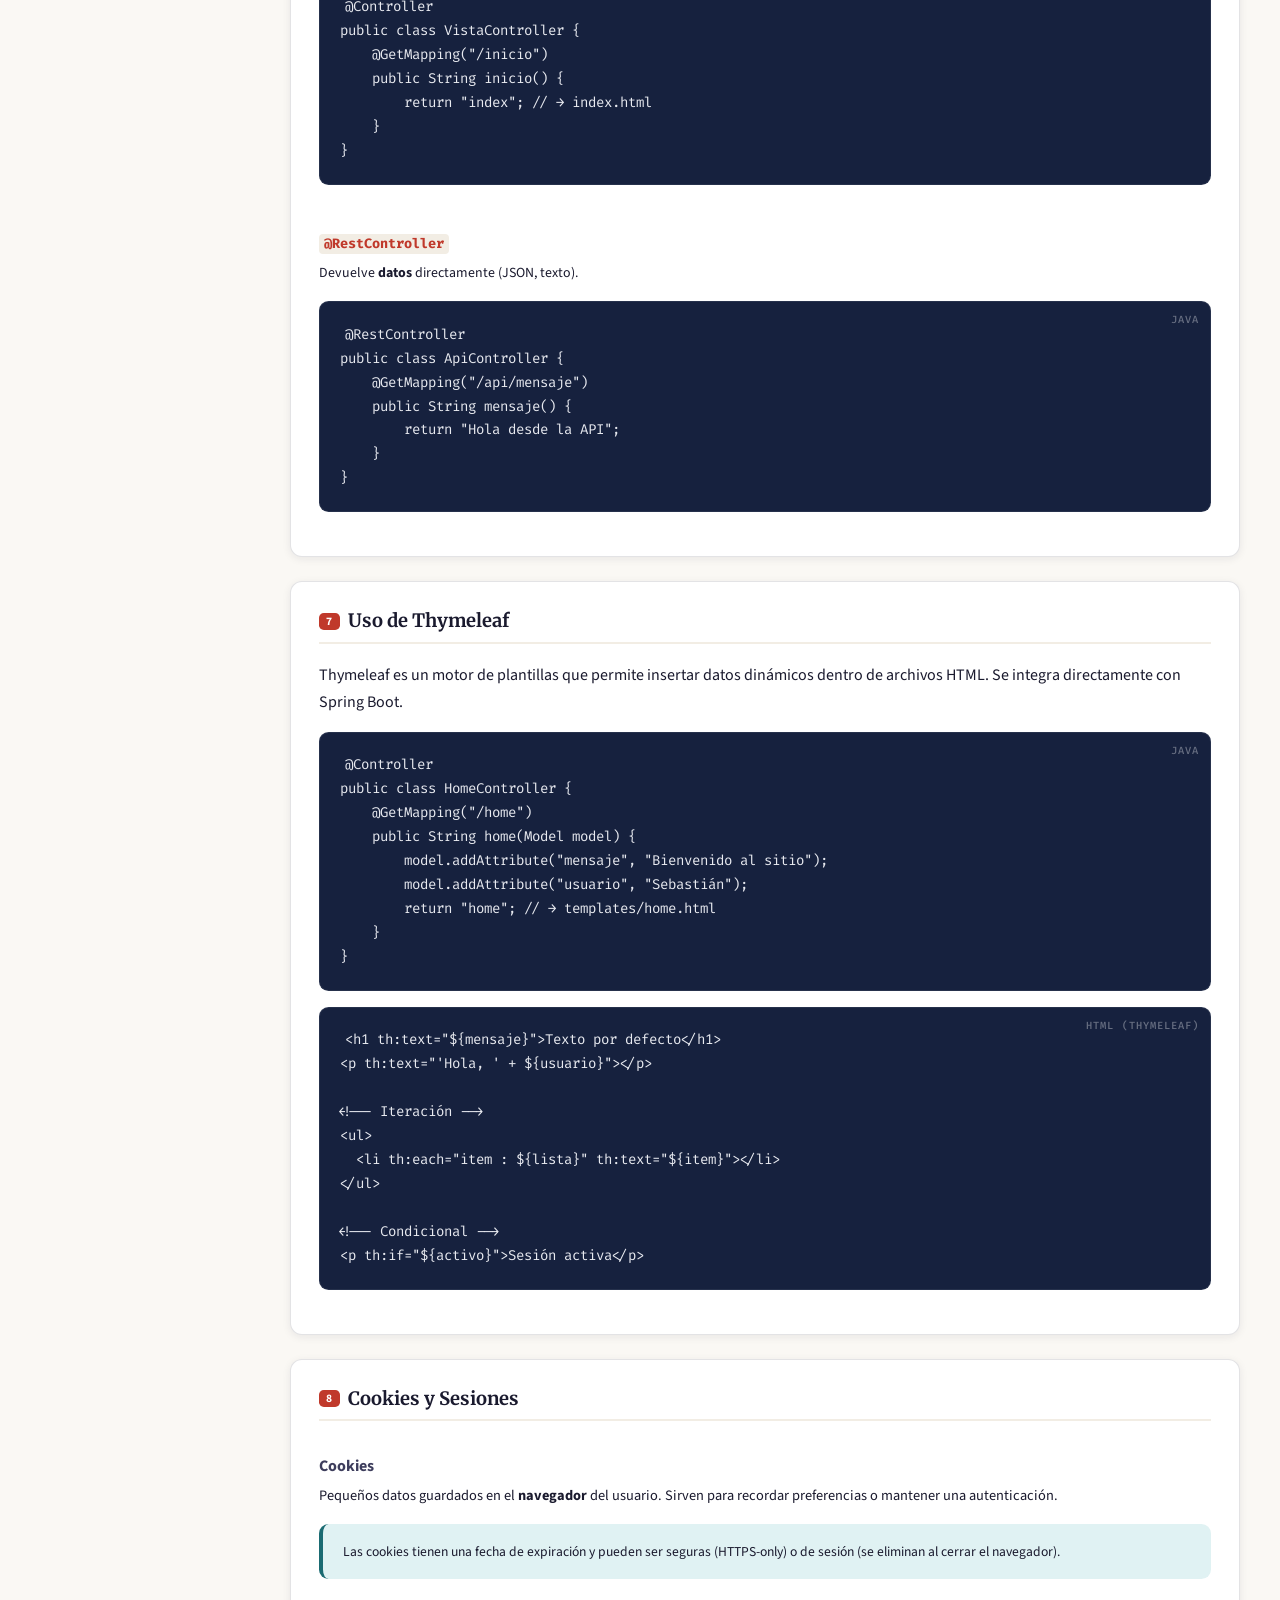
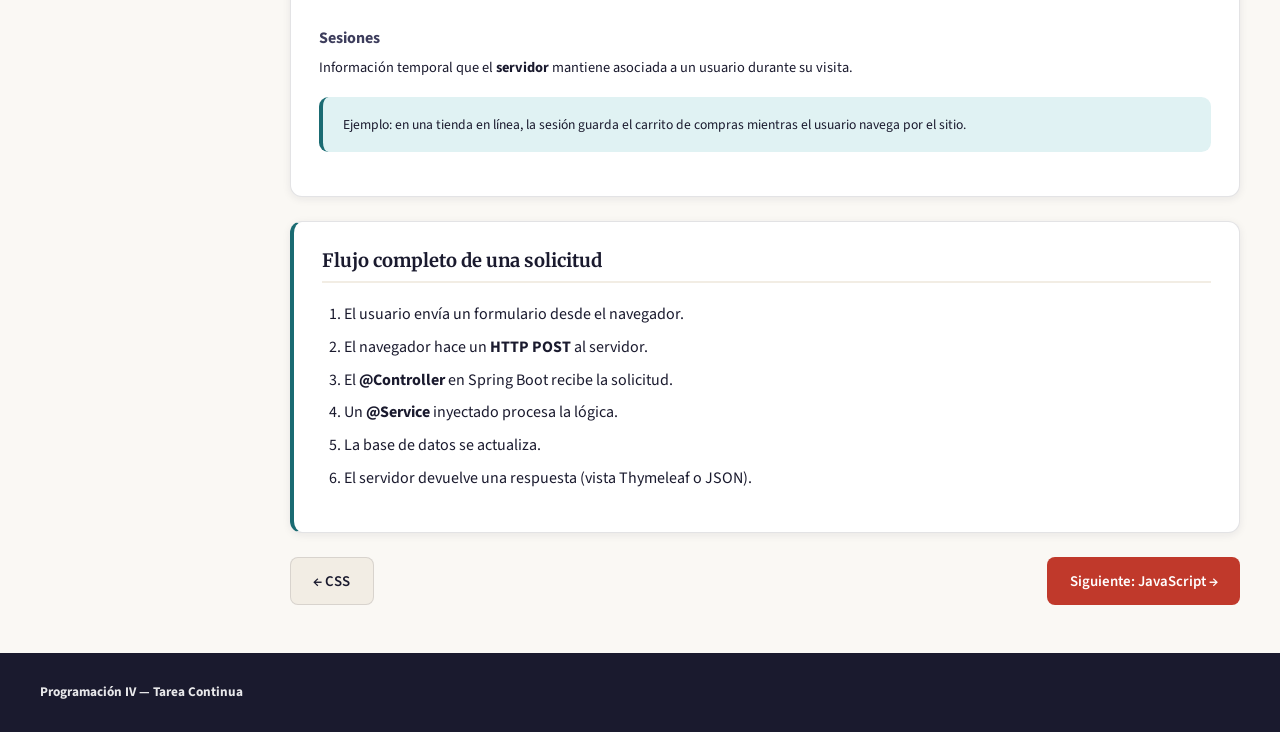
==== commit 5d6542e3: "Finalizado" ====
--- a/backend.html
+++ b/backend.html
@@ -277,7 +277,6 @@
 
 <footer>
     <div><strong>Programación IV — Tarea Continua</strong></div>
-    <div>Sebastián Gómez · HTML5, CSS3, JavaScript</div>
 </footer>
 
 <script src="js/main.js"></script>
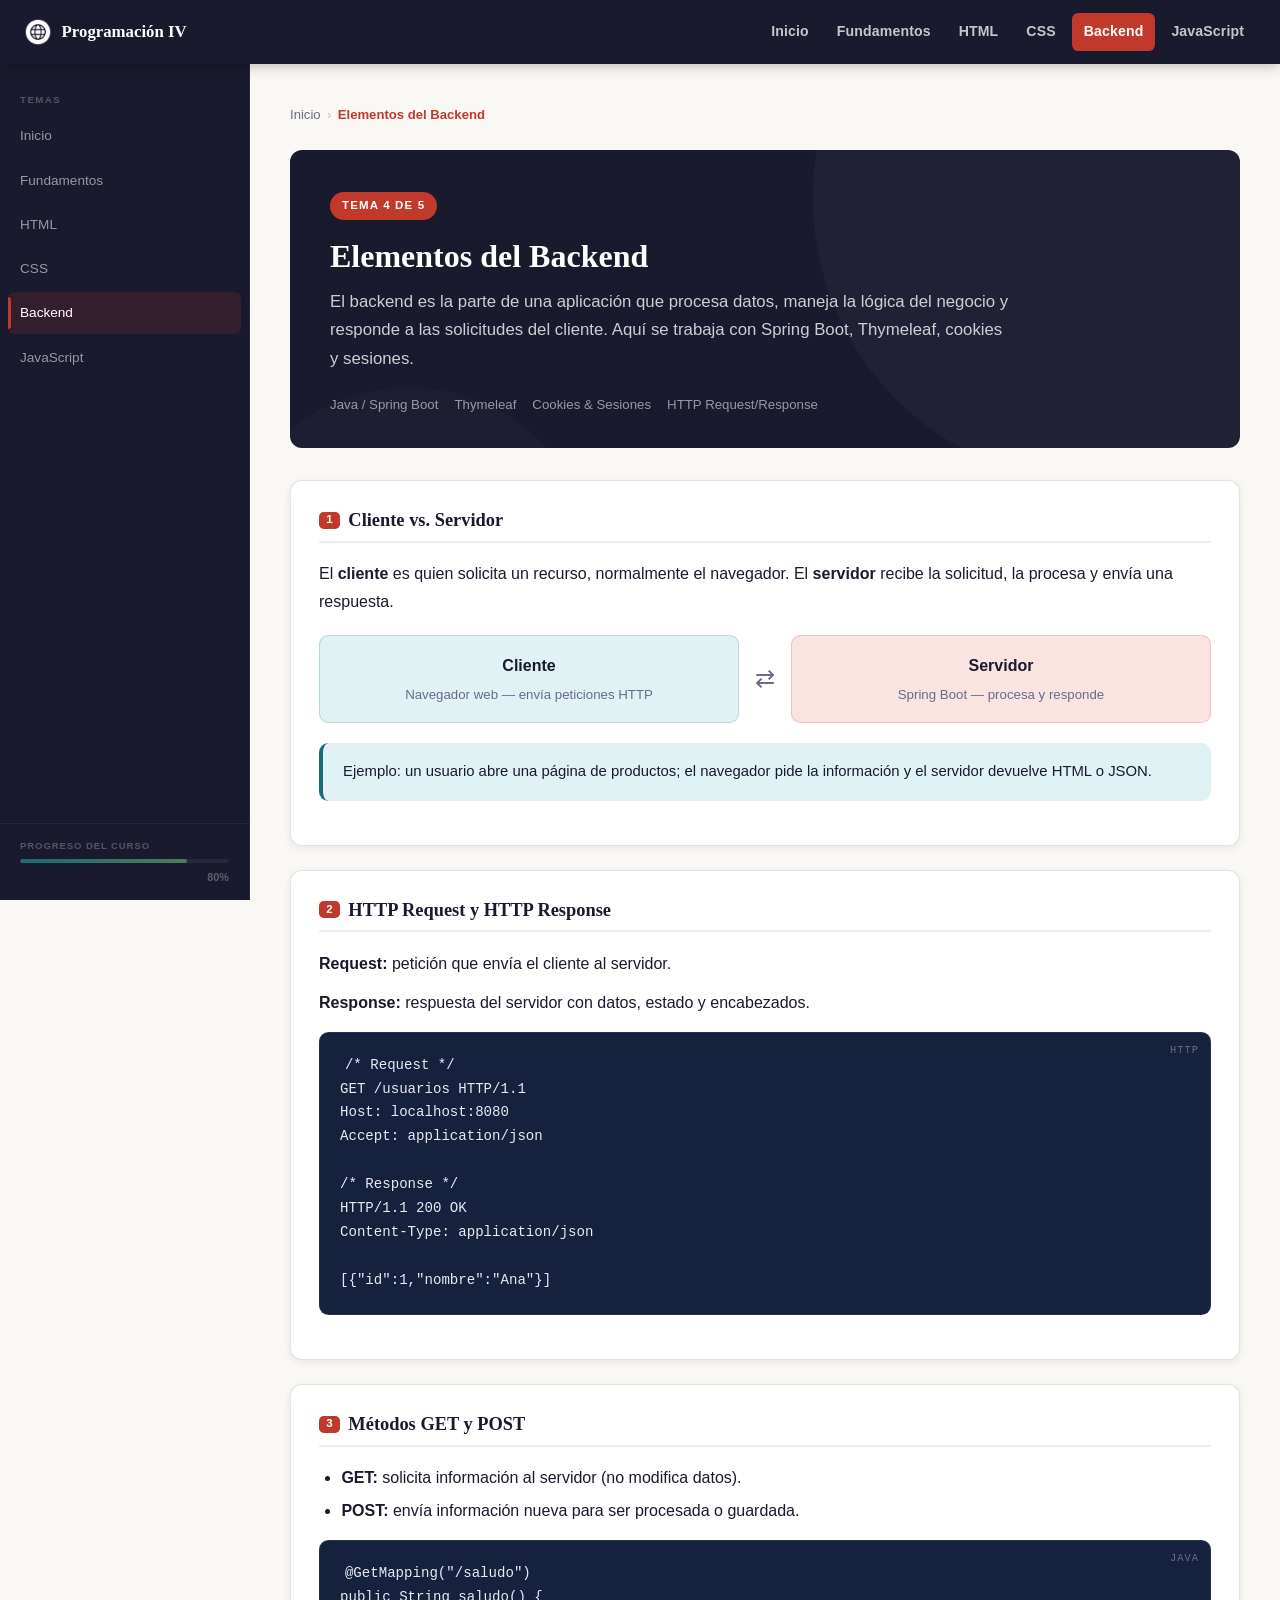
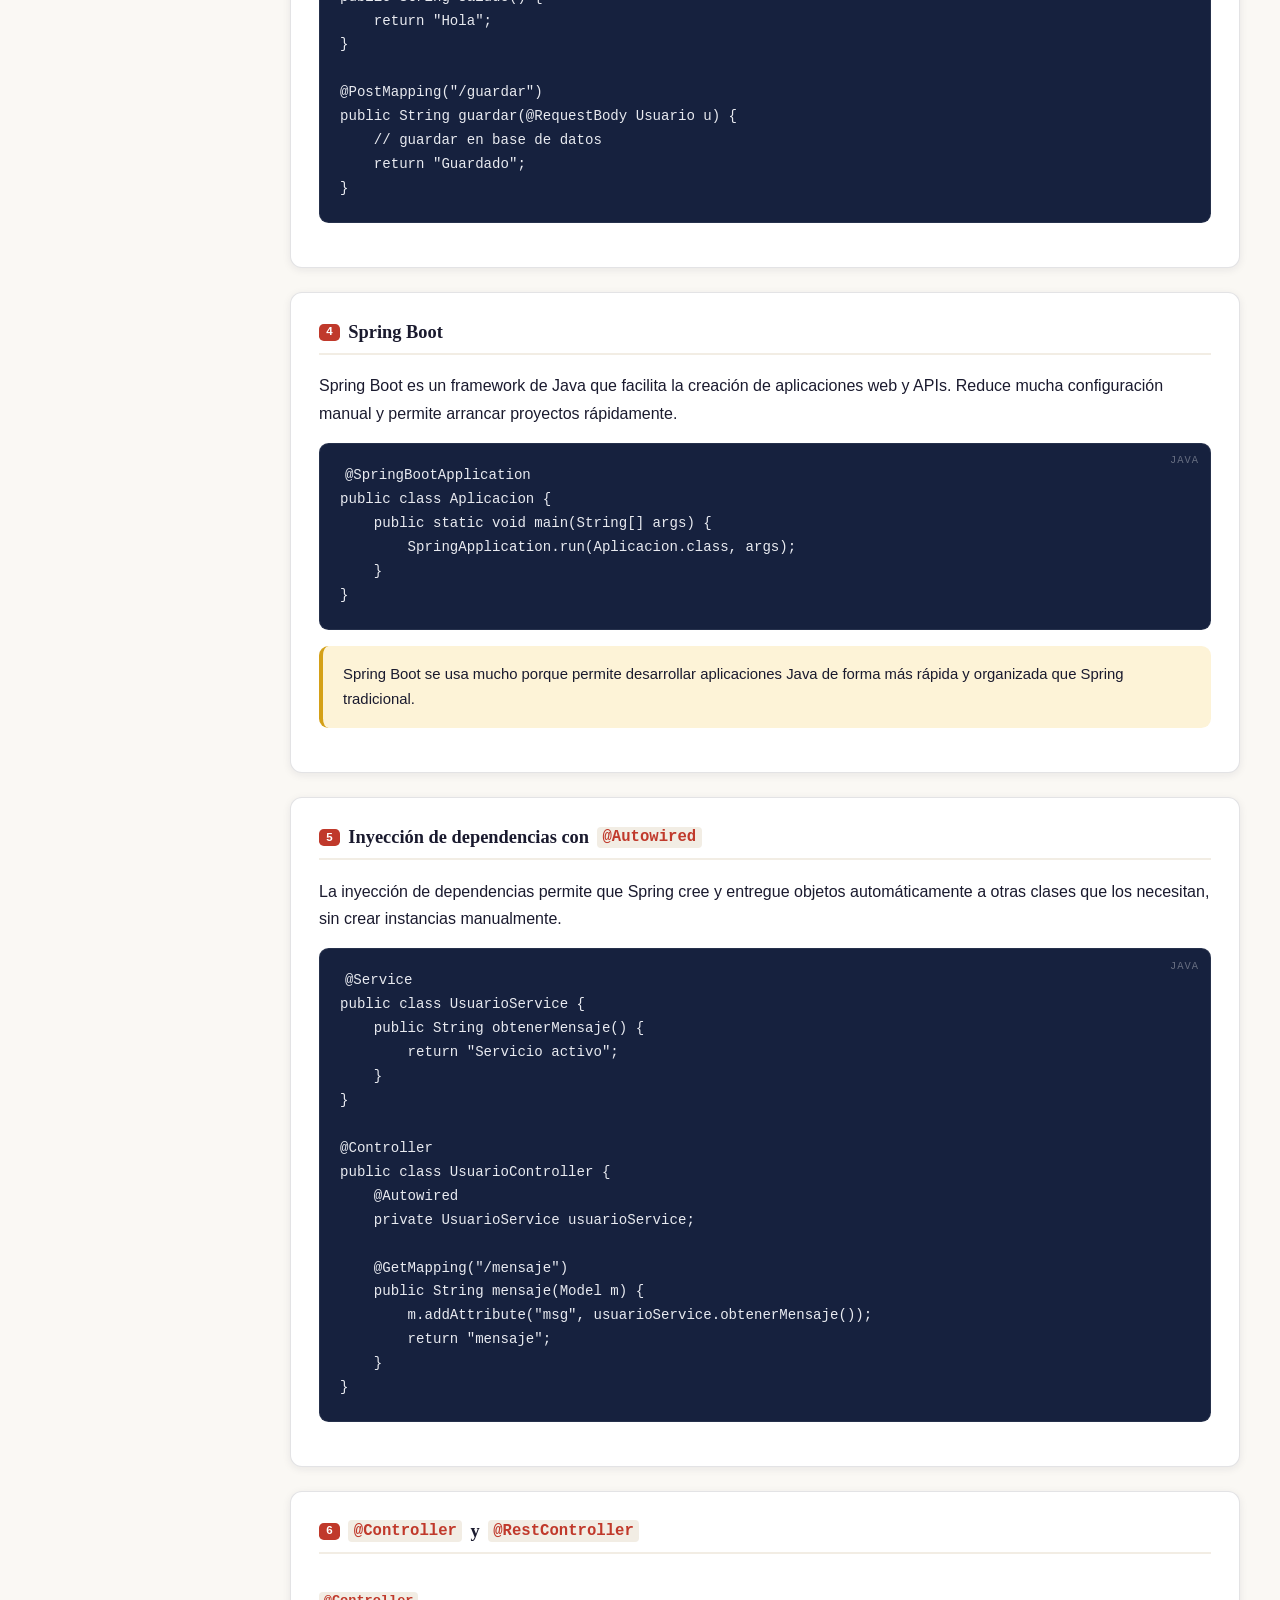
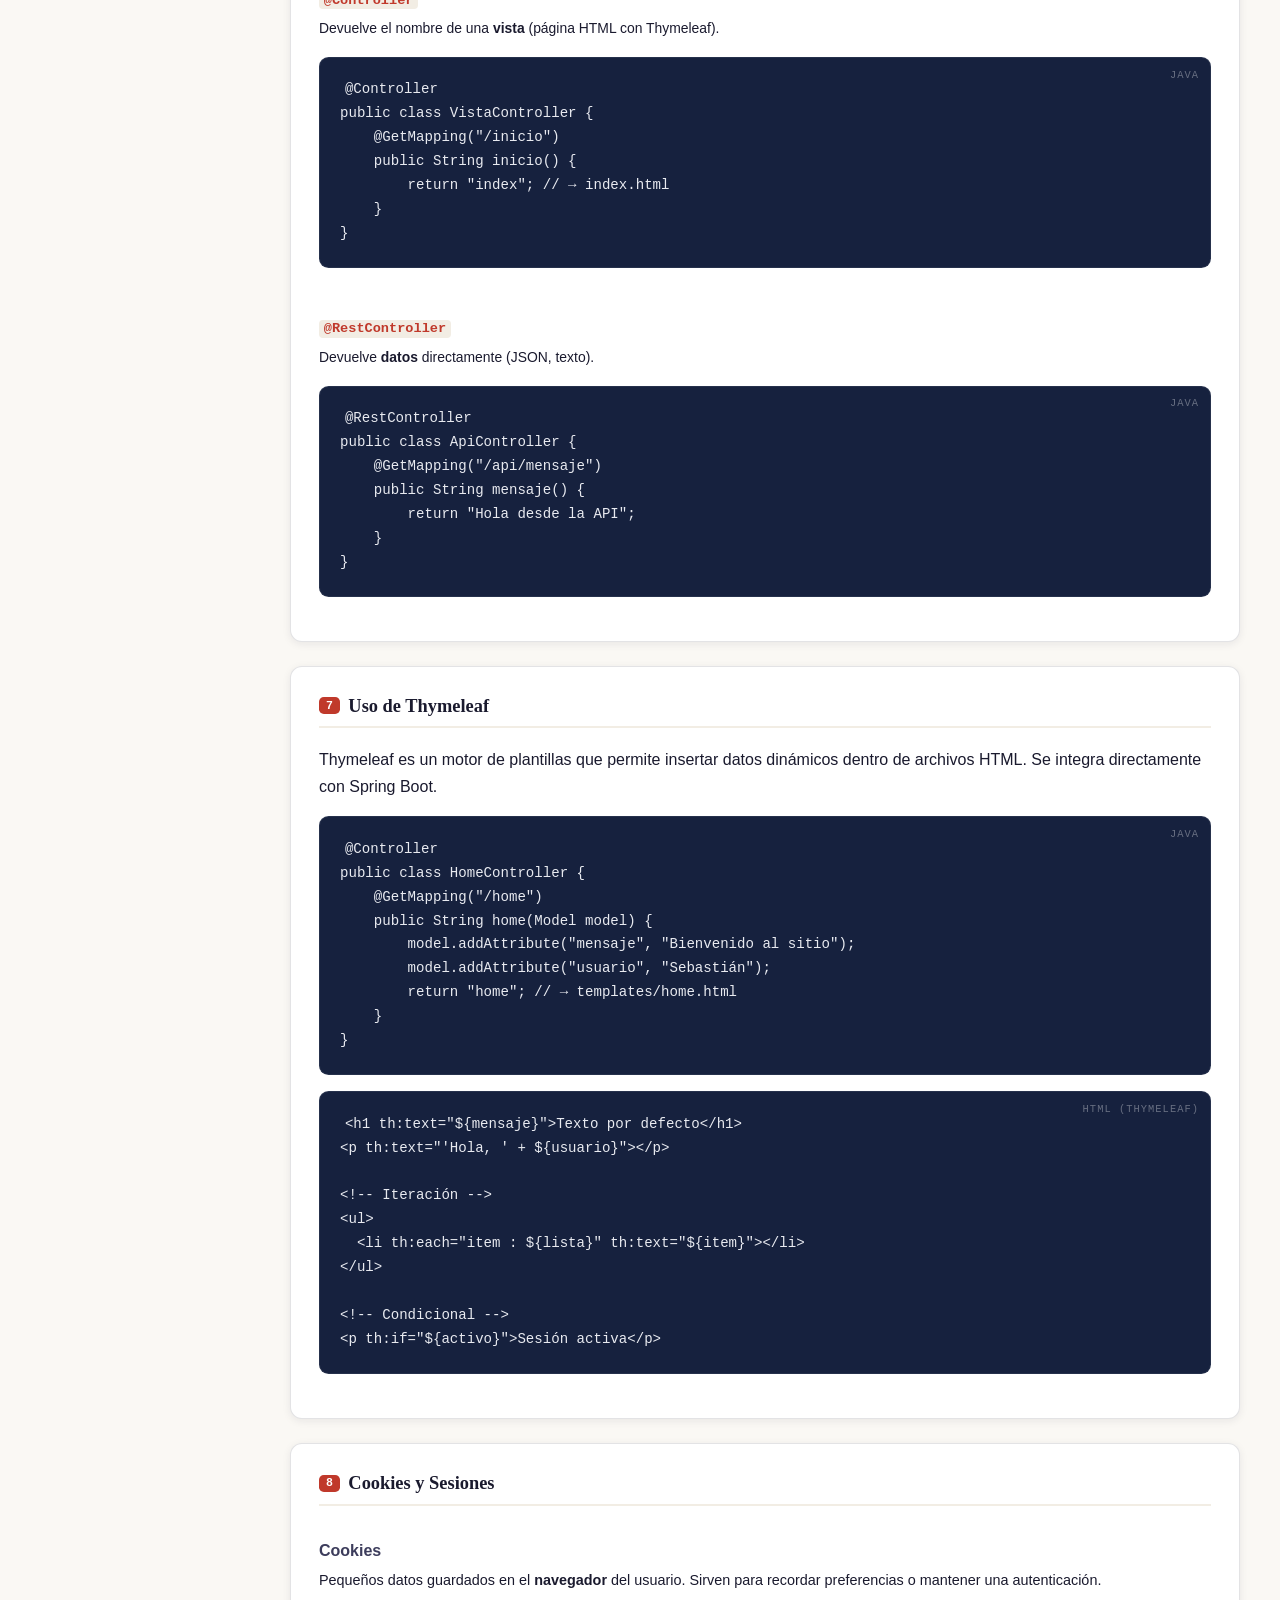
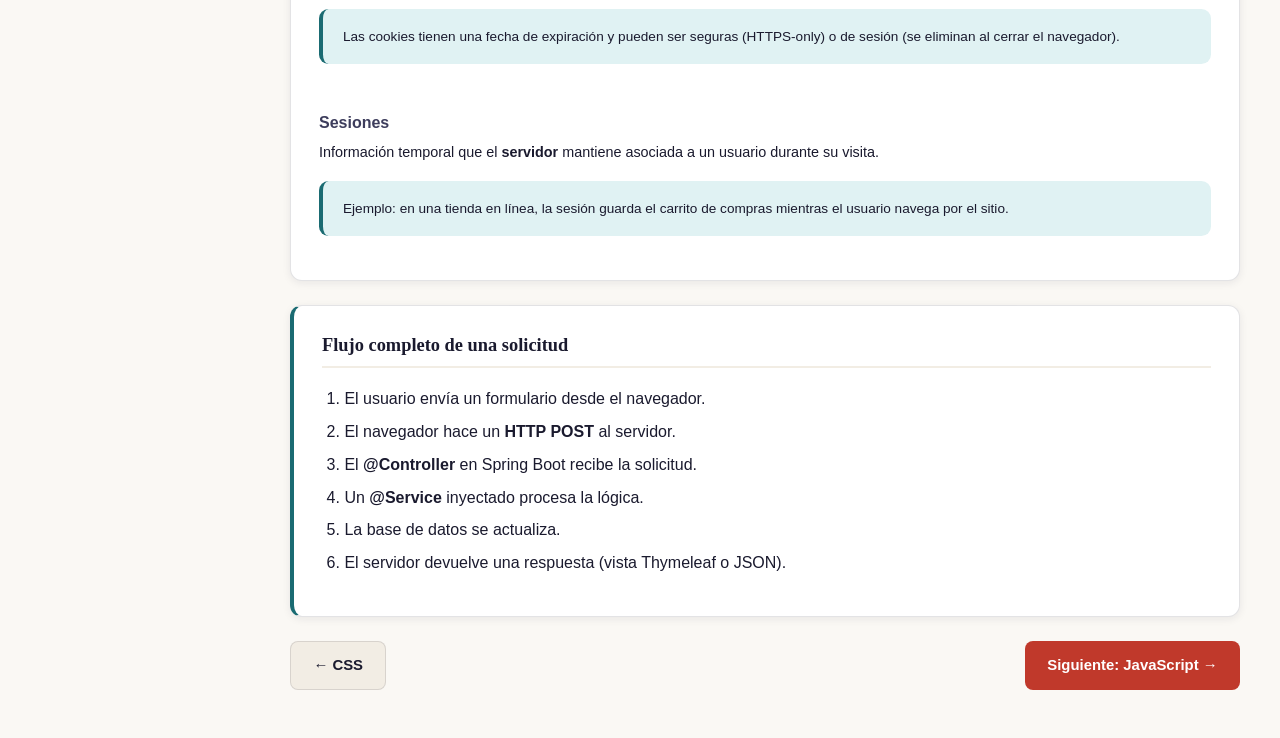
==== commit 6b514c49: "Finalizado" ====
--- a/backend.html
+++ b/backend.html
@@ -275,10 +275,6 @@
     </main>
 </div>
 
-<footer>
-    <div><strong>Programación IV — Tarea Continua</strong></div>
-</footer>
-
 <script src="js/main.js"></script>
 <script src="https://cdn.jsdelivr.net/npm/bootstrap@5.3.3/dist/js/bootstrap.bundle.min.js"></script>
 </body>
--- a/css/styles.css
+++ b/css/styles.css
@@ -1,5 +1,3 @@
-@import url('https://fonts.googleapis.com/css2?family=Merriweather:wght@400;700&family=Source+Sans+3:wght@400;500;600;700&family=Fira+Code:wght@400;500&display=swap');
-
 /* ── Design Tokens ─────────────────────────────── */
 :root {
   --ink:       #1a1a2e;
@@ -28,7 +26,7 @@
 *, *::before, *::after { box-sizing: border-box; margin: 0; padding: 0; }
 html { scroll-behavior: smooth; font-size: 16px; }
 body {
-  font-family: 'Source Sans 3', sans-serif;
+  font-family: -apple-system, BlinkMacSystemFont, 'Segoe UI', Roboto, Oxygen, Ubuntu, Cantarell, 'Helvetica Neue', Arial, sans-serif;
   background: var(--parchment);
   color: var(--ink);
   line-height: 1.7;
@@ -55,7 +53,7 @@
 }
 .topbar-brand {
   display: flex; align-items: center; gap: .6rem;
-  font-family: 'Merriweather', serif;
+  font-family: Georgia, 'Times New Roman', serif;
   font-size: 1.05rem; font-weight: 700;
   color: #fff; white-space: nowrap;
   text-decoration: none;
@@ -188,7 +186,7 @@
   border-radius: 99px; margin-bottom: 1rem;
 }
 .topic-header h1 {
-  font-family: 'Merriweather', serif;
+  font-family: Georgia, 'Times New Roman', serif;
   font-size: 2rem; font-weight: 700;
   line-height: 1.25; margin-bottom: .75rem;
 }
@@ -212,7 +210,7 @@
 }
 .edu-card + .edu-card { }
 .edu-card h2 {
-  font-family: 'Merriweather', serif;
+  font-family: Georgia, 'Times New Roman', serif;
   font-size: 1.15rem; font-weight: 700;
   color: var(--ink);
   padding-bottom: .6rem;
@@ -222,7 +220,7 @@
 }
 .edu-card h2 .num {
   background: var(--accent); color: #fff;
-  font-family: 'Source Sans 3', sans-serif;
+  font-family: -apple-system, BlinkMacSystemFont, 'Segoe UI', Roboto, Oxygen, Ubuntu, Cantarell, 'Helvetica Neue', Arial, sans-serif;
   font-size: .72rem; font-weight: 700;
   padding: .1rem .45rem; border-radius: .3rem;
   letter-spacing: .05em;
@@ -239,7 +237,7 @@
 .code-wrap { position: relative; margin: 1rem 0; }
 .code-lang {
   position: absolute; top: .6rem; right: .75rem;
-  font-family: 'Fira Code', monospace;
+  font-family: Consolas, 'Courier New', 'Lucida Console', monospace;
   font-size: .65rem; font-weight: 500; letter-spacing: .1em;
   color: rgba(255,255,255,.35); text-transform: uppercase;
   pointer-events: none;
@@ -250,14 +248,14 @@
   border-radius: .6rem;
   padding: 1.3rem 1.5rem 1.3rem 1.25rem;
   overflow-x: auto;
-  font-family: 'Fira Code', monospace;
+  font-family: Consolas, 'Courier New', 'Lucida Console', monospace;
   font-size: .88rem;
   line-height: 1.7;
   color: #e8eaf0;
 }
 pre code { font-family: inherit; color: inherit; background: none; }
 code {
-  font-family: 'Fira Code', monospace;
+  font-family: Consolas, 'Courier New', 'Lucida Console', monospace;
   font-size: .85em;
   background: var(--cream);
   color: var(--accent);
@@ -292,7 +290,7 @@
 }
 .edu-table th {
   background: var(--ink); color: #fff;
-  font-family: 'Source Sans 3', sans-serif;
+  font-family: -apple-system, BlinkMacSystemFont, 'Segoe UI', Roboto, Oxygen, Ubuntu, Cantarell, 'Helvetica Neue', Arial, sans-serif;
   font-size: .78rem; font-weight: 700; letter-spacing: .06em; text-transform: uppercase;
   padding: .7rem 1rem; text-align: left;
 }
@@ -309,7 +307,7 @@
   transition: transform .15s;
 }
 .osi-card:hover { transform: translateY(-2px); box-shadow: var(--shadow-sm); }
-.osi-num { font-family: 'Merriweather', serif; font-size: 1.5rem; font-weight: 700; margin-bottom: .2rem; }
+.osi-num { font-family: Georgia, 'Times New Roman', serif; font-size: 1.5rem; font-weight: 700; margin-bottom: .2rem; }
 .osi-name { font-weight: 700; font-size: .85rem; }
 .osi-desc { color: var(--ink-muted); font-size: .75rem; margin-top: .25rem; }
 
@@ -329,7 +327,7 @@
 }
 .hero-index > * { position: relative; }
 .hero-index h1 {
-  font-family: 'Merriweather', serif;
+  font-family: Georgia, 'Times New Roman', serif;
   font-size: 2.2rem; line-height: 1.2; margin-bottom: .75rem;
 }
 .hero-index .lead { color: rgba(255,255,255,.75); font-size: 1.1rem; max-width: 600px; margin-bottom: 1.5rem; }
@@ -356,12 +354,12 @@
 }
 .topic-card:hover { box-shadow: var(--shadow-md); transform: translateY(-3px); text-decoration: none; color: var(--ink); }
 .topic-card .tc-num {
-  font-family: 'Merriweather', serif;
+  font-family: Georgia, 'Times New Roman', serif;
   font-size: 2rem; font-weight: 700;
   color: var(--cream-alt); line-height: 1; margin-bottom: .6rem;
 }
 .topic-card .tc-icon { font-size: 1.8rem; margin-bottom: .5rem; }
-.topic-card h3 { font-family: 'Merriweather', serif; font-size: 1rem; margin-bottom: .4rem; }
+.topic-card h3 { font-family: Georgia, 'Times New Roman', serif; font-size: 1rem; margin-bottom: .4rem; }
 .topic-card p { font-size: .87rem; color: var(--ink-soft); flex: 1; margin-bottom: 1rem; }
 .topic-card .tc-link {
   font-size: .82rem; font-weight: 700; color: var(--accent);
@@ -371,7 +369,7 @@
 
 /* Section heading on index */
 .section-heading {
-  font-family: 'Merriweather', serif;
+  font-family: Georgia, 'Times New Roman', serif;
   font-size: 1.25rem; color: var(--ink);
   margin-bottom: 1.25rem;
   padding-bottom: .5rem;
@@ -393,7 +391,7 @@
 .game-controls input[type=number] {
   width: 80px; padding: .4rem .6rem;
   border: 1px solid var(--rule); border-radius: .4rem;
-  font-family: 'Fira Code', monospace; font-size:.9rem;
+  font-family: Consolas, 'Courier New', 'Lucida Console', monospace; font-size:.9rem;
   background: var(--parchment); color: var(--ink);
 }
 .btn-game {
